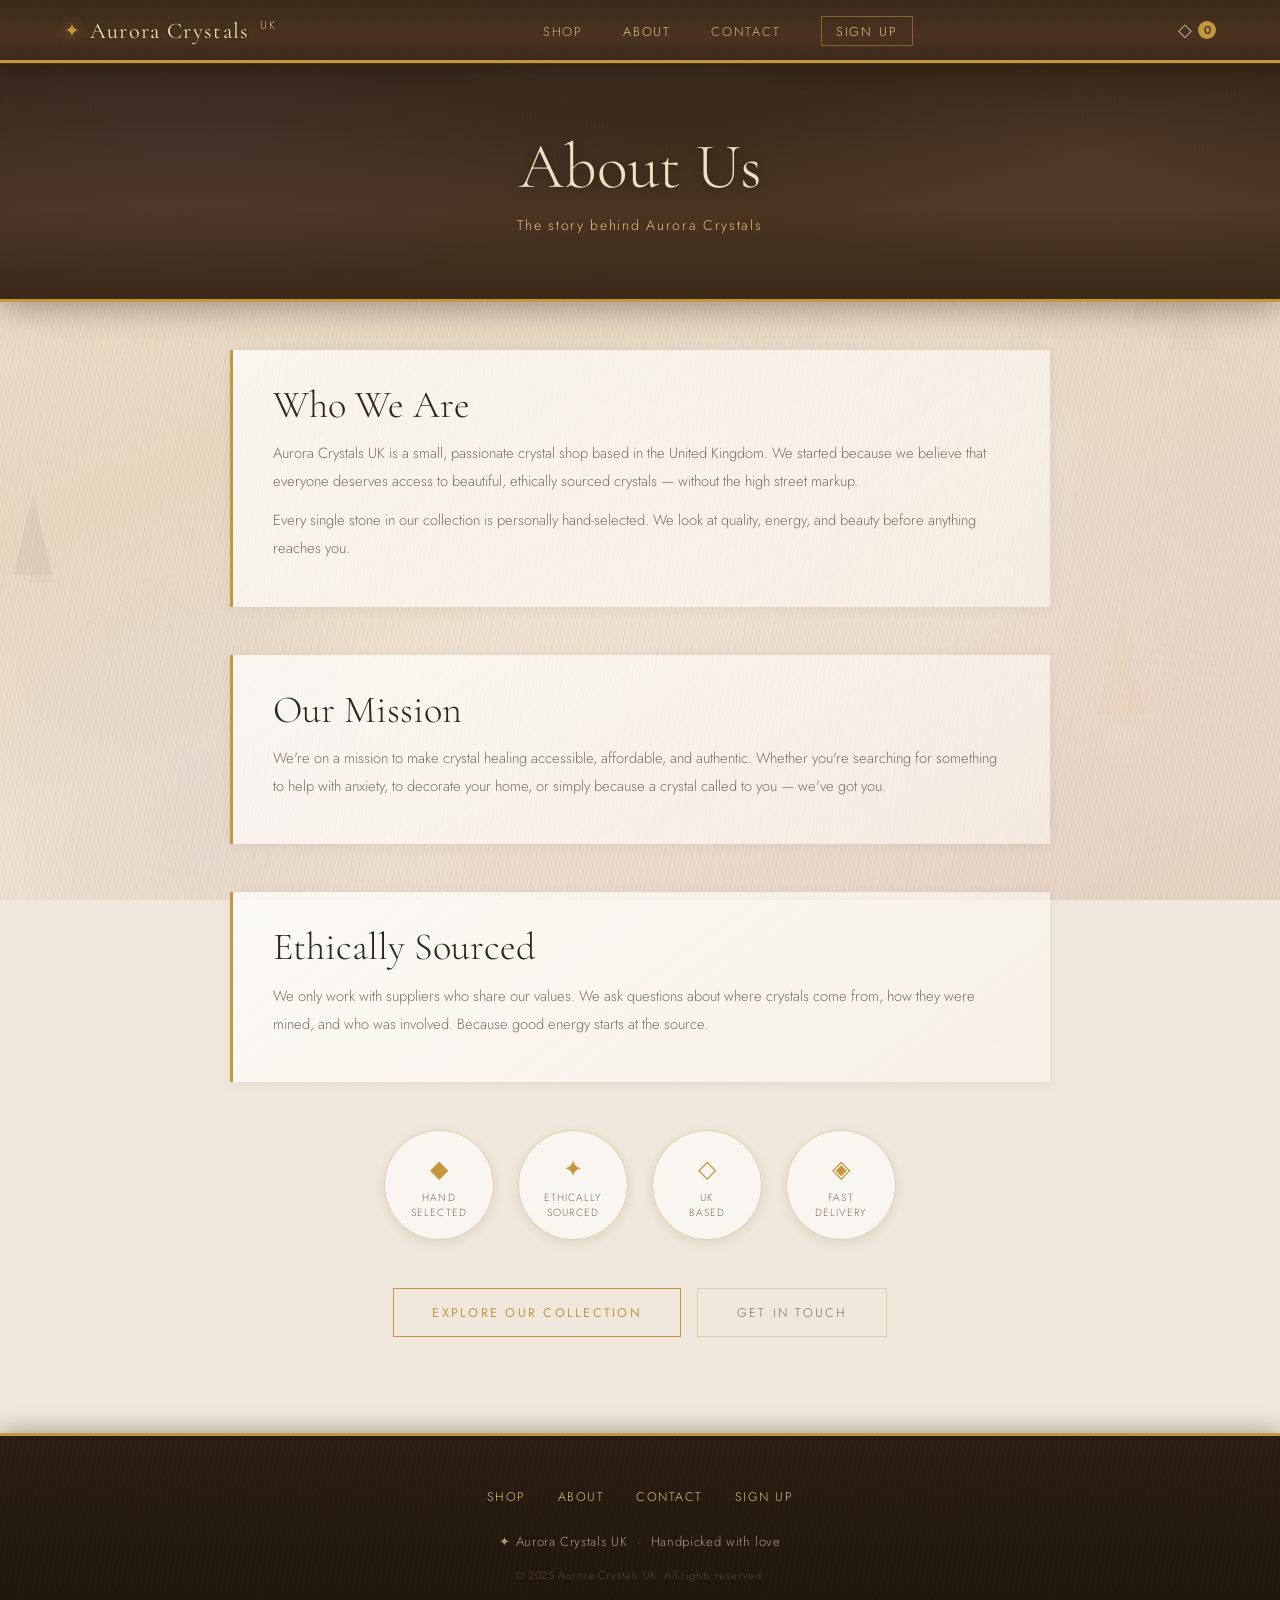
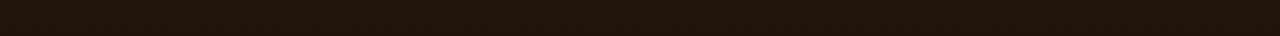
==== about.html @ 42863aed "update website" ====
<!DOCTYPE html>
<html lang="en">
<head>
  <meta charset="UTF-8" />
  <meta name="viewport" content="width=device-width, initial-scale=1.0" />
  <title>About – Aurora Crystals UK</title>
  <link rel="stylesheet" href="style.css" />
  <link href="https://fonts.googleapis.com/css2?family=Cormorant+Garamond:ital,wght@0,300;0,400;1,300&family=Jost:wght@300;400;500&display=swap" rel="stylesheet" />
</head>
<body>
  <div class="bg-scene">
    <div class="bg-crystal bgc-1"></div>
    <div class="bg-crystal bgc-2"></div>
    <div class="bg-crystal bgc-3"></div>
    <div class="bg-crystal bgc-4"></div>
    <div class="bg-crystal bgc-5"></div>
    <div class="bg-crystal bgc-6"></div>
  </div>
  <!-- FIX: Removed stray extra </div> that was here -->

  <nav class="navbar">
    <a href="index.html" class="nav-logo">
      <span class="logo-icon">✦</span>
      <span class="logo-text">Aurora Crystals <span class="logo-uk">UK</span></span>
    </a>
    <ul class="nav-links">
      <li><a href="shop.html">Shop</a></li>
      <li><a href="about.html" class="active">About</a></li>
      <li><a href="contact.html">Contact</a></li>
      <li><a href="signup.html" class="nav-highlight">Sign Up</a></li>
    </ul>
    <a href="cart.html" class="nav-cart">
      <span class="cart-icon">◇</span>
      <span class="cart-count" id="cartCount">0</span>
    </a>
  </nav>

  <div class="page-hero">
    <h1>About Us</h1>
    <p>The story behind Aurora Crystals</p>
  </div>

  <section class="about-page">
    <div class="about-page-inner">
      <div class="about-block">
        <h2>Who We Are</h2>
        <p>Aurora Crystals UK is a small, passionate crystal shop based in the United Kingdom. We started because we believe that everyone deserves access to beautiful, ethically sourced crystals — without the high street markup.</p>
        <p>Every single stone in our collection is personally hand-selected. We look at quality, energy, and beauty before anything reaches you.</p>
      </div>

      <div class="about-block">
        <h2>Our Mission</h2>
        <p>We're on a mission to make crystal healing accessible, affordable, and authentic. Whether you're searching for something to help with anxiety, to decorate your home, or simply because a crystal called to you — we've got you.</p>
      </div>

      <div class="about-block">
        <h2>Ethically Sourced</h2>
        <p>We only work with suppliers who share our values. We ask questions about where crystals come from, how they were mined, and who was involved. Because good energy starts at the source.</p>
      </div>

      <div class="about-badges">
        <div class="badge">
          <span>◆</span>
          <p>Hand<br/>Selected</p>
        </div>
        <div class="badge">
          <span>✦</span>
          <p>Ethically<br/>Sourced</p>
        </div>
        <div class="badge">
          <span>◇</span>
          <p>UK<br/>Based</p>
        </div>
        <div class="badge">
          <span>◈</span>
          <p>Fast<br/>Delivery</p>
        </div>
      </div>

      <div class="about-cta">
        <a href="shop.html" class="btn-primary">Explore Our Collection</a>
        <a href="contact.html" class="btn-secondary">Get in Touch</a>
      </div>
    </div>
  </section>

  <footer class="footer">
    <div class="footer-links">
      <a href="shop.html">Shop</a>
      <a href="about.html">About</a>
      <a href="contact.html">Contact</a>
      <a href="signup.html">Sign Up</a>
    </div>
    <p>✦ Aurora Crystals UK &nbsp;·&nbsp; Handpicked with love</p>
    <p class="footer-small">© 2025 Aurora Crystals UK. All rights reserved.</p>
  </footer>

  <script src="script.js"></script>
</body>
</html>
---- style.css ----
/* =============================================
   AURORA CRYSTALS UK — style.css
   Rich crystal & wood-grain aesthetic
   ============================================= */

   @import url('https://fonts.googleapis.com/css2?family=Cormorant+Garamond:ital,wght@0,300;0,400;0,600;1,300;1,400&family=Jost:wght@200;300;400;500&display=swap');

   :root {
     --cream:        #f7f2ec;
     --parchment:    #ede4d6;
     --blush:        #dfc9b4;
     --muted-rose:   #c4a08e;
     --stone:        #7d6d63;
     --deep:         #2e2520;
     --accent:       #a86d56;
     --gold:         #c4973e;
     --gold-light:   #e2bf78;
     --wood-dark:    #3b2a1a;
     --wood-mid:     #5c3d22;
     --wood-light:   #8b5e35;
     --font-display: 'Cormorant Garamond', serif;
     --font-body:    'Jost', sans-serif;
   }
   
   *, *::before, *::after { box-sizing: border-box; margin: 0; padding: 0; }
   html { scroll-behavior: smooth; }
   
   body {
     font-family: var(--font-body);
     color: var(--deep);
     min-height: 100vh;
     overflow-x: hidden;
     background-color: #f0e8dc;
   }
   
   body::before {
     content: '';
     position: fixed;
     inset: 0;
     z-index: 0;
     pointer-events: none;
     background-image:
       repeating-linear-gradient(
         102deg,
         transparent,
         transparent 2px,
         rgba(92,61,34,0.03) 2px,
         rgba(92,61,34,0.03) 4px
       ),
       repeating-linear-gradient(
         98deg,
         transparent,
         transparent 6px,
         rgba(59,42,26,0.025) 6px,
         rgba(59,42,26,0.025) 7px
       ),
       repeating-linear-gradient(
         105deg,
         transparent,
         transparent 12px,
         rgba(139,94,53,0.015) 12px,
         rgba(139,94,53,0.015) 13px
       ),
       linear-gradient(
         160deg,
         #f5ece0 0%,
         #ede0cc 20%,
         #e8d8c2 40%,
         #f0e4d2 60%,
         #ecddd0 80%,
         #e6d6c4 100%
       );
   }
   
   body::after {
     content: '';
     position: fixed;
     inset: 0;
     z-index: 0;
     pointer-events: none;
     background-image:
       radial-gradient(ellipse 420px 380px at 8% 12%,
         rgba(196,151,62,0.09) 0%,
         rgba(196,151,62,0.04) 50%,
         transparent 70%),
       radial-gradient(ellipse 350px 500px at 95% 45%,
         rgba(168,109,86,0.1) 0%,
         rgba(168,109,86,0.04) 50%,
         transparent 70%),
       radial-gradient(ellipse 300px 300px at 15% 85%,
         rgba(148,120,180,0.07) 0%,
         rgba(148,120,180,0.03) 50%,
         transparent 70%),
       radial-gradient(ellipse 400px 280px at 88% 88%,
         rgba(220,160,150,0.08) 0%,
         rgba(220,160,150,0.03) 50%,
         transparent 70%),
       radial-gradient(ellipse 500px 400px at 50% 50%,
         rgba(255,255,255,0.12) 0%,
         transparent 60%);
   }
   
   .bg-scene {
     position: fixed;
     inset: 0;
     z-index: 0;
     pointer-events: none;
     overflow: hidden;
   }
   
   .bg-crystal {
     position: absolute;
     opacity: 0;
     animation: crystalFloat 20s ease-in-out infinite;
   }
   
   .bg-crystal::before,
   .bg-crystal::after {
     content: '';
     position: absolute;
     top: 0; left: 0;
   }
   
   .bgc-1 {
     top: 4%; left: 2%;
     width: 180px; height: 280px;
     opacity: 0.12;
     animation-duration: 22s;
     animation-delay: 0s;
   }
   .bgc-1::before {
     width: 0; height: 0;
     border-left: 50px solid transparent;
     border-right: 50px solid transparent;
     border-bottom: 160px solid rgba(148,110,190,0.5);
     left: 20px;
   }
   .bgc-1::after {
     width: 0; height: 0;
     border-left: 35px solid transparent;
     border-right: 35px solid transparent;
     border-bottom: 120px solid rgba(168,130,210,0.4);
     left: 55px;
     top: 60px;
   }
   
   .bgc-2 {
     top: 20%; right: 3%;
     width: 120px; height: 200px;
     opacity: 0.1;
     animation-duration: 18s;
     animation-delay: -6s;
   }
   .bgc-2::before {
     width: 0; height: 0;
     border-left: 35px solid transparent;
     border-right: 35px solid transparent;
     border-bottom: 140px solid rgba(220,160,150,0.6);
     left: 10px;
   }
   .bgc-2::after {
     width: 0; height: 0;
     border-left: 25px solid transparent;
     border-right: 25px solid transparent;
     border-bottom: 90px solid rgba(200,140,130,0.4);
     left: 45px;
     top: 80px;
   }
   
   .bgc-3 {
     bottom: 8%; left: 40%;
     width: 100px; height: 160px;
     opacity: 0.08;
     animation-duration: 25s;
     animation-delay: -12s;
   }
   .bgc-3::before {
     width: 0; height: 0;
     border-left: 28px solid transparent;
     border-right: 28px solid transparent;
     border-bottom: 110px solid rgba(200,220,240,0.7);
     left: 8px;
   }
   .bgc-3::after {
     width: 0; height: 0;
     border-left: 18px solid transparent;
     border-right: 18px solid transparent;
     border-bottom: 70px solid rgba(180,210,230,0.5);
     left: 28px;
     top: 50px;
   }
   
   .bgc-4 {
     bottom: 15%; right: 8%;
     width: 90px; height: 150px;
     opacity: 0.1;
     animation-duration: 19s;
     animation-delay: -4s;
   }
   .bgc-4::before {
     width: 0; height: 0;
     border-left: 25px solid transparent;
     border-right: 25px solid transparent;
     border-bottom: 100px solid rgba(210,170,60,0.5);
     left: 8px;
   }
   .bgc-4::after {
     width: 0; height: 0;
     border-left: 15px solid transparent;
     border-right: 15px solid transparent;
     border-bottom: 65px solid rgba(230,190,80,0.4);
     left: 23px;
     top: 45px;
   }
   
   .bgc-5 {
     top: 55%; left: 1%;
     width: 70px; height: 120px;
     opacity: 0.09;
     animation-duration: 28s;
     animation-delay: -9s;
   }
   .bgc-5::before {
     width: 0; height: 0;
     border-left: 20px solid transparent;
     border-right: 20px solid transparent;
     border-bottom: 80px solid rgba(60,50,70,0.6);
   }
   .bgc-5::after {
     width: 0; height: 0;
     border-left: 12px solid transparent;
     border-right: 12px solid transparent;
     border-bottom: 50px solid rgba(80,65,95,0.4);
     left: 16px;
     top: 38px;
   }
   
   .bgc-6 {
     top: 6%; right: 20%;
     width: 60px; height: 100px;
     opacity: 0.07;
     animation-duration: 16s;
     animation-delay: -14s;
   }
   .bgc-6::before {
     width: 0; height: 0;
     border-left: 18px solid transparent;
     border-right: 18px solid transparent;
     border-bottom: 70px solid rgba(230,220,210,0.8);
   }
   .bgc-6::after {
     width: 0; height: 0;
     border-left: 11px solid transparent;
     border-right: 11px solid transparent;
     border-bottom: 45px solid rgba(210,200,190,0.5);
     left: 14px;
     top: 32px;
   }
   
   @keyframes crystalFloat {
     0%   { transform: translateY(0px) rotate(0deg); }
     25%  { transform: translateY(-14px) rotate(2deg); }
     50%  { transform: translateY(-8px) rotate(-1deg); }
     75%  { transform: translateY(-18px) rotate(1.5deg); }
     100% { transform: translateY(0px) rotate(0deg); }
   }
   
   .wood-divider {
     position: relative;
     z-index: 1;
     height: 6px;
     background:
       linear-gradient(90deg,
         var(--wood-dark) 0%,
         var(--wood-mid) 15%,
         var(--wood-light) 30%,
         #a07040 45%,
         var(--wood-light) 55%,
         var(--wood-mid) 70%,
         var(--wood-dark) 85%,
         var(--wood-mid) 100%
       );
     box-shadow:
       0 2px 8px rgba(30,15,5,0.25),
       inset 0 1px 0 rgba(255,200,120,0.2),
       inset 0 -1px 0 rgba(0,0,0,0.3);
   }
   
   .wood-divider::before {
     content: '';
     position: absolute;
     inset: 0;
     background: repeating-linear-gradient(
       90deg,
       transparent,
       transparent 18px,
       rgba(0,0,0,0.04) 18px,
       rgba(0,0,0,0.04) 19px
     );
   }
   
   .wood-section {
     position: relative;
     z-index: 1;
     background:
       repeating-linear-gradient(
         100deg,
         transparent,
         transparent 3px,
         rgba(92,61,34,0.04) 3px,
         rgba(92,61,34,0.04) 4px
       ),
       repeating-linear-gradient(
         96deg,
         transparent,
         transparent 8px,
         rgba(59,42,26,0.03) 8px,
         rgba(59,42,26,0.03) 9px
       ),
       linear-gradient(175deg,
         #e8d4be 0%,
         #ddc9ae 30%,
         #d4bfa4 50%,
         #ddc9ae 70%,
         #e5d2ba 100%
       );
     box-shadow:
       inset 0 2px 12px rgba(59,42,26,0.12),
       inset 0 -2px 8px rgba(59,42,26,0.08);
   }
   
   .wood-section::before {
     content: '';
     position: absolute;
     inset: 0;
     background: repeating-linear-gradient(
       90deg,
       transparent,
       transparent 60px,
       rgba(255,200,120,0.02) 60px,
       rgba(255,200,120,0.02) 62px
     );
     pointer-events: none;
   }
   
   /* =============================================
      NAVBAR
      ============================================= */
   .navbar {
     position: fixed;
     top: 0; left: 0; right: 0;
     z-index: 100;
     display: flex;
     align-items: center;
     justify-content: space-between;
     padding: 1rem 4rem;
     background:
       repeating-linear-gradient(
         100deg,
         transparent,
         transparent 4px,
         rgba(92,61,34,0.05) 4px,
         rgba(92,61,34,0.05) 5px
       ),
       linear-gradient(180deg, #3b2a1a 0%, #4a3320 60%, #3b2a1a 100%);
     border-bottom: 3px solid var(--gold);
     box-shadow:
       0 4px 20px rgba(30,15,5,0.4),
       0 1px 0 rgba(255,200,100,0.15);
   }
   
   .nav-logo {
     display: flex;
     align-items: center;
     gap: 0.6rem;
     text-decoration: none;
   }
   
   .logo-icon {
     color: var(--gold);
     font-size: 1.2rem;
     animation: spin-slow 10s linear infinite;
     display: inline-block;
     filter: drop-shadow(0 0 6px rgba(196,151,62,0.6));
   }
   
   @keyframes spin-slow {
     from { transform: rotate(0deg); }
     to   { transform: rotate(360deg); }
   }
   
   .logo-text {
     font-family: var(--font-display);
     font-size: 1.4rem;
     font-weight: 400;
     color: #f0dfc0;
     letter-spacing: 0.06em;
     text-shadow: 0 1px 4px rgba(0,0,0,0.4);
   }
   
   .logo-uk {
     font-size: 0.72rem;
     font-family: var(--font-body);
     font-weight: 300;
     letter-spacing: 0.18em;
     color: var(--gold-light);
     margin-left: 4px;
     vertical-align: super;
   }
   
   .nav-links {
     display: flex;
     list-style: none;
     gap: 2.5rem;
   }
   
   .nav-links a {
     font-family: var(--font-body);
     font-size: 0.8rem;
     font-weight: 300;
     letter-spacing: 0.14em;
     text-transform: uppercase;
     color: rgba(240,220,190,0.75);
     text-decoration: none;
     transition: color 0.3s;
   }
   
   .nav-links a:hover,
   .nav-links a.active {
     color: var(--gold-light);
   }
   
   .nav-highlight {
     color: var(--gold-light) !important;
     border: 1px solid rgba(196,151,62,0.5);
     padding: 0.3rem 0.9rem;
   }
   
   .nav-cart {
     display: flex;
     align-items: center;
     gap: 0.35rem;
     cursor: pointer;
     font-size: 1.1rem;
     color: rgba(240,220,190,0.75);
     text-decoration: none;
     transition: color 0.3s, transform 0.2s;
   }
   
   .nav-cart:hover { color: var(--gold-light); }
   
   .cart-count {
     font-family: var(--font-body);
     font-size: 0.72rem;
     font-weight: 500;
     background: var(--gold);
     color: var(--wood-dark);
     width: 18px; height: 18px;
     border-radius: 50%;
     display: flex;
     align-items: center;
     justify-content: center;
   }
   
   /* =============================================
      BUTTONS
      FIX: Removed opacity:0 and animation from
      base .btn-primary and .btn-secondary.
      Animation now only applies inside .hero-btns
      so buttons on inner pages appear immediately.
      ============================================= */
   .btn-primary {
     display: inline-block;
     padding: 0.9rem 2.4rem;
     background: transparent;
     border: 1px solid var(--gold);
     color: var(--gold);
     font-family: var(--font-body);
     font-size: 0.78rem;
     font-weight: 400;
     letter-spacing: 0.18em;
     text-transform: uppercase;
     text-decoration: none;
     cursor: pointer;
     transition: background 0.3s, color 0.3s, box-shadow 0.3s;
     position: relative;
   }
   
   .btn-primary:hover {
     background: var(--gold);
     color: var(--wood-dark);
     box-shadow: 0 4px 20px rgba(196,151,62,0.3);
   }
   
   .btn-secondary {
     display: inline-block;
     padding: 0.9rem 2.4rem;
     background: transparent;
     border: 1px solid rgba(196,151,62,0.35);
     color: var(--stone);
     font-family: var(--font-body);
     font-size: 0.78rem;
     font-weight: 300;
     letter-spacing: 0.18em;
     text-transform: uppercase;
     text-decoration: none;
     cursor: pointer;
     transition: border-color 0.3s, color 0.3s;
   }
   
   .btn-secondary:hover {
     border-color: var(--gold);
     color: var(--gold);
   }
   
   /* FIX: Hero-specific button animation (only animates in the hero) */
   .hero-btns .btn-primary {
     opacity: 0;
     animation: fadeUp 0.8s ease forwards 0.9s;
   }
   
   .hero-btns .btn-secondary {
     opacity: 0;
     animation: fadeUp 0.8s ease forwards 1.1s;
   }
   
   .full-width { width: 100%; text-align: center; }
   
   /* =============================================
      PAGE HERO (inner pages)
      ============================================= */
   .page-hero {
     position: relative;
     z-index: 1;
     padding: 8rem 4rem 4rem;
     text-align: center;
     background:
       repeating-linear-gradient(
         102deg,
         transparent,
         transparent 3px,
         rgba(92,61,34,0.06) 3px,
         rgba(92,61,34,0.06) 4px
       ),
       linear-gradient(180deg,
         #2e2218 0%,
         #3b2a1a 40%,
         #4a3422 70%,
         #3b2a1a 100%
       );
     border-bottom: 3px solid var(--gold);
     box-shadow: 0 6px 30px rgba(30,15,5,0.35);
   }
   
   .page-hero::before {
     content: '';
     position: absolute;
     inset: 0;
     background:
       radial-gradient(ellipse 60% 80% at 15% 50%,
         rgba(148,110,190,0.08) 0%, transparent 60%),
       radial-gradient(ellipse 50% 70% at 85% 50%,
         rgba(220,160,150,0.08) 0%, transparent 60%),
       radial-gradient(ellipse 40% 60% at 50% 10%,
         rgba(200,230,255,0.06) 0%, transparent 50%);
     pointer-events: none;
   }
   
   .page-hero h1 {
     font-family: var(--font-display);
     font-size: clamp(2.5rem, 5vw, 4.5rem);
     font-weight: 300;
     color: #f0dfc0;
     margin-bottom: 0.6rem;
     text-shadow: 0 2px 12px rgba(0,0,0,0.4);
     position: relative;
   }
   
   .page-hero p {
     font-size: 0.88rem;
     font-weight: 300;
     color: var(--gold-light);
     letter-spacing: 0.12em;
     position: relative;
   }
   
   /* =============================================
      HERO SECTION (homepage)
      ============================================= */
   .hero {
     position: relative;
     z-index: 1;
     min-height: 100vh;
     display: grid;
     grid-template-columns: 1fr 1fr;
     align-items: center;
     padding: 8rem 5rem 5rem;
     gap: 4rem;
     background:
       repeating-linear-gradient(
         100deg,
         transparent,
         transparent 4px,
         rgba(92,61,34,0.05) 4px,
         rgba(92,61,34,0.05) 5px
       ),
       repeating-linear-gradient(
         96deg,
         transparent,
         transparent 10px,
         rgba(59,42,26,0.035) 10px,
         rgba(59,42,26,0.035) 11px
       ),
       linear-gradient(145deg,
         #2a1e14 0%,
         #3b2a1a 20%,
         #4a3320 45%,
         #3e2c1c 65%,
         #2e2218 100%
       );
     overflow: hidden;
   }
   
   .hero::before {
     content: '';
     position: absolute;
     inset: 0;
     background:
       radial-gradient(ellipse 45% 60% at 5% 20%,
         rgba(148,110,190,0.12) 0%, transparent 60%),
       radial-gradient(ellipse 35% 50% at 95% 15%,
         rgba(200,230,255,0.1) 0%, transparent 55%),
       radial-gradient(ellipse 30% 40% at 80% 80%,
         rgba(220,160,150,0.1) 0%, transparent 55%),
       radial-gradient(ellipse 40% 50% at 30% 75%,
         rgba(210,170,60,0.08) 0%, transparent 55%),
       radial-gradient(ellipse 50% 60% at 55% 40%,
         rgba(255,255,255,0.04) 0%, transparent 50%);
     pointer-events: none;
   }
   
   .hero::after {
     content: '';
     position: absolute;
     inset: 0;
     background: repeating-linear-gradient(
       90deg,
       transparent,
       transparent 80px,
       rgba(0,0,0,0.04) 80px,
       rgba(0,0,0,0.04) 82px
     );
     pointer-events: none;
   }
   
   .hero-eyebrow {
     font-family: var(--font-body);
     font-size: 0.72rem;
     font-weight: 300;
     letter-spacing: 0.22em;
     text-transform: uppercase;
     color: var(--gold-light);
     margin-bottom: 1.5rem;
     opacity: 0;
     animation: fadeUp 0.8s ease forwards 0.3s;
   }
   
   .hero-title {
     font-family: var(--font-display);
     font-size: clamp(3.2rem, 6vw, 5.8rem);
     font-weight: 300;
     line-height: 1.08;
     color: #f0dfc0;
     margin-bottom: 1.5rem;
     opacity: 0;
     animation: fadeUp 0.8s ease forwards 0.5s;
     text-shadow: 0 2px 20px rgba(0,0,0,0.5);
   }
   
   .hero-title em {
     font-style: italic;
     color: var(--gold-light);
     text-shadow: 0 0 30px rgba(196,151,62,0.4);
   }
   
   .hero-sub {
     font-size: 0.95rem;
     font-weight: 300;
     line-height: 1.8;
     color: rgba(240,220,185,0.75);
     max-width: 400px;
     margin-bottom: 2.8rem;
     opacity: 0;
     animation: fadeUp 0.8s ease forwards 0.7s;
   }
   
   .hero-btns {
     display: flex;
     gap: 1rem;
     flex-wrap: wrap;
   }
   
   .hero-visual {
     display: flex;
     align-items: center;
     justify-content: center;
     opacity: 0;
     animation: fadeIn 1.4s ease forwards 0.8s;
     position: relative;
   }
   
   .hero-visual::before {
     content: '';
     position: absolute;
     bottom: -20px; left: 50%;
     transform: translateX(-50%);
     width: 280px; height: 18px;
     background: linear-gradient(180deg,
       rgba(59,42,26,0.6) 0%,
       rgba(30,18,8,0.8) 100%
     );
     border-radius: 2px;
     box-shadow: 0 8px 20px rgba(0,0,0,0.5);
     filter: blur(2px);
   }
   
   .crystal-display {
     position: relative;
     width: 320px;
     height: 340px;
   }
   
   .crystal {
     position: absolute;
     animation: float 6s ease-in-out infinite;
     filter: drop-shadow(0 8px 16px rgba(0,0,0,0.4));
   }
   
   .c1 {
     top: 8%; left: 12%;
     font-size: 4rem;
     color: #c49ed4;
     animation-delay: 0s;
     text-shadow: 0 0 20px rgba(148,110,190,0.6),
                  0 0 40px rgba(148,110,190,0.3);
   }
   .c2 {
     top: 5%; right: 8%;
     font-size: 2.8rem;
     color: var(--gold-light);
     animation-delay: -1.5s;
     text-shadow: 0 0 18px rgba(196,151,62,0.7),
                  0 0 35px rgba(196,151,62,0.3);
   }
   .c3 {
     bottom: 18%; left: 8%;
     font-size: 2.2rem;
     color: #e8a0a0;
     animation-delay: -3s;
     text-shadow: 0 0 15px rgba(220,140,130,0.6);
   }
   .c4 {
     bottom: 12%; right: 12%;
     font-size: 1.8rem;
     color: #c8e0f0;
     animation-delay: -4.5s;
     text-shadow: 0 0 12px rgba(180,210,240,0.6);
   }
   
   .crystal-display::before {
     content: '◈';
     position: absolute;
     top: 50%; left: 50%;
     transform: translate(-50%, -50%);
     font-size: 7rem;
     color: rgba(255,255,255,0.12);
     text-shadow:
       0 0 30px rgba(255,255,255,0.2),
       0 0 60px rgba(196,151,62,0.15);
     animation: float 8s ease-in-out infinite;
     animation-delay: -2s;
   }
   
   @keyframes float {
     0%, 100% { transform: translateY(0) rotate(0deg); }
     50%       { transform: translateY(-18px) rotate(6deg); }
   }
   
   /* =============================================
      WHY US / FEATURES
      ============================================= */
   .featured {
     position: relative;
     z-index: 1;
     padding: 6rem 4rem;
     background:
       repeating-linear-gradient(
         98deg,
         transparent,
         transparent 5px,
         rgba(92,61,34,0.025) 5px,
         rgba(92,61,34,0.025) 6px
       ),
       linear-gradient(170deg, #ede4d6 0%, #e4d8c5 40%, #eae0d0 70%, #e6dac8 100%);
     box-shadow: inset 0 4px 15px rgba(59,42,26,0.08);
   }
   
   .features-grid {
     display: grid;
     grid-template-columns: repeat(auto-fill, minmax(210px, 1fr));
     gap: 2rem;
     max-width: 960px;
     margin: 0 auto;
   }
   
   .feature-card {
     background:
       linear-gradient(145deg,
         rgba(255,255,255,0.75) 0%,
         rgba(255,250,242,0.6) 100%
       );
     border: 1px solid rgba(196,151,62,0.2);
     border-top: 3px solid rgba(196,151,62,0.4);
     padding: 2rem 1.5rem;
     text-align: center;
     transition: transform 0.35s, box-shadow 0.35s;
     box-shadow: 0 2px 12px rgba(59,42,26,0.08);
   }
   
   .feature-card:hover {
     transform: translateY(-6px);
     box-shadow: 0 12px 35px rgba(59,42,26,0.14);
   }
   
   .feature-icon {
     display: block;
     font-size: 2.2rem;
     color: var(--gold);
     margin-bottom: 1rem;
     filter: drop-shadow(0 2px 6px rgba(196,151,62,0.4));
   }
   
   .feature-card h3 {
     font-family: var(--font-display);
     font-size: 1.25rem;
     font-weight: 400;
     color: var(--deep);
     margin-bottom: 0.5rem;
   }
   
   .feature-card p {
     font-size: 0.82rem;
     font-weight: 300;
     color: var(--stone);
     line-height: 1.65;
   }
   
   /* =============================================
      SECTION HEADER
      ============================================= */
   .section-header {
     text-align: center;
     margin-bottom: 3.5rem;
   }
   
   .section-header h2 {
     font-family: var(--font-display);
     font-size: clamp(2rem, 4vw, 3.2rem);
     font-weight: 300;
     color: var(--deep);
     margin-bottom: 0.5rem;
   }
   
   .section-header p {
     font-size: 0.88rem;
     font-weight: 300;
     color: var(--stone);
     letter-spacing: 0.1em;
   }
   
   /* =============================================
      PRODUCT GRID
      ============================================= */
   .shop-preview {
     position: relative;
     z-index: 1;
     padding: 6rem 4rem;
   }
   
   .shop-full { padding: 3rem 4rem 6rem; position: relative; z-index: 1; }
   
   .product-grid {
     display: grid;
     grid-template-columns: repeat(auto-fill, minmax(220px, 1fr));
     gap: 2rem;
     max-width: 1100px;
     margin: 0 auto;
   }
   
   .product-grid.full { max-width: 1200px; }
   
   .product-card {
     background:
       linear-gradient(160deg,
         rgba(255,255,255,0.85) 0%,
         rgba(250,244,235,0.9) 100%
       );
     border: 1px solid rgba(196,151,62,0.18);
     border-bottom: 4px solid rgba(92,61,34,0.3);
     padding: 2rem 1.5rem 1.8rem;
     text-align: center;
     transition: transform 0.35s, box-shadow 0.35s;
     box-shadow:
       0 4px 15px rgba(59,42,26,0.1),
       0 1px 3px rgba(59,42,26,0.08);
     position: relative;
   }
   
   .product-card::after {
     content: '';
     position: absolute;
     bottom: -4px; left: 8px; right: 8px;
     height: 4px;
     background:
       repeating-linear-gradient(90deg,
         rgba(92,61,34,0.6),
         rgba(92,61,34,0.4) 4px,
         rgba(139,94,53,0.5) 4px,
         rgba(139,94,53,0.3) 8px
       );
   }
   
   .product-card:hover {
     transform: translateY(-8px);
     box-shadow:
       0 16px 40px rgba(59,42,26,0.18),
       0 4px 12px rgba(59,42,26,0.1);
   }
   
   .product-icon {
     font-size: 3.2rem;
     margin-bottom: 1rem;
     display: block;
     animation: float 5s ease-in-out infinite;
     filter: drop-shadow(0 4px 8px rgba(0,0,0,0.2));
   }
   
   .product-name {
     font-family: var(--font-display);
     font-size: 1.35rem;
     font-weight: 400;
     color: var(--deep);
     margin-bottom: 0.4rem;
   }
   
   .product-desc {
     font-size: 0.8rem;
     font-weight: 300;
     color: var(--stone);
     line-height: 1.65;
     margin-bottom: 1rem;
   }
   
   .product-price {
     font-family: var(--font-display);
     font-size: 1.25rem;
     color: var(--accent);
     margin-bottom: 1.2rem;
     font-weight: 600;
   }
   
   .btn-add {
     padding: 0.65rem 1.5rem;
     background: transparent;
     border: 1px solid var(--gold);
     color: var(--wood-mid);
     font-family: var(--font-body);
     font-size: 0.74rem;
     font-weight: 400;
     letter-spacing: 0.12em;
     text-transform: uppercase;
     cursor: pointer;
     transition: background 0.3s, color 0.3s, box-shadow 0.3s;
   }
   
   .btn-add:hover {
     background: var(--gold);
     color: var(--wood-dark);
     box-shadow: 0 3px 12px rgba(196,151,62,0.3);
   }
   
   .view-all-wrap { text-align: center; margin-top: 3rem; }
   
   /* =============================================
      SIGNUP BANNER
      ============================================= */
   .signup-banner {
     position: relative;
     z-index: 1;
     padding: 5.5rem 4rem;
     text-align: center;
     background:
       repeating-linear-gradient(
         100deg,
         transparent,
         transparent 4px,
         rgba(92,61,34,0.06) 4px,
         rgba(92,61,34,0.06) 5px
       ),
       linear-gradient(170deg,
         #2e2218 0%, #3b2a1a 35%,
         #4a3320 55%, #3b2a1a 75%, #2a1e14 100%
       );
     box-shadow: inset 0 4px 20px rgba(0,0,0,0.2);
   }
   
   .signup-banner::before {
     content: '';
     position: absolute;
     inset: 0;
     background:
       radial-gradient(ellipse 50% 80% at 20% 50%,
         rgba(148,110,190,0.08) 0%, transparent 60%),
       radial-gradient(ellipse 40% 70% at 80% 50%,
         rgba(220,160,150,0.07) 0%, transparent 60%);
     pointer-events: none;
   }
   
   .signup-banner-inner h2 {
     font-family: var(--font-display);
     font-size: clamp(2rem, 4vw, 3rem);
     font-weight: 300;
     color: #f0dfc0;
     margin-bottom: 1rem;
     text-shadow: 0 2px 12px rgba(0,0,0,0.4);
   }
   
   .signup-banner-inner p {
     font-size: 0.9rem;
     font-weight: 300;
     color: rgba(226,191,120,0.8);
     margin-bottom: 2rem;
     letter-spacing: 0.05em;
   }
   
   .signup-banner-inner .btn-primary {
     border-color: var(--gold);
     color: var(--gold-light);
   }
   
   .signup-banner-inner .btn-primary:hover {
     background: var(--gold);
     color: var(--wood-dark);
   }
   
   /* =============================================
      ABOUT PAGE
      ============================================= */
   .about-page { padding: 3rem 4rem 6rem; position: relative; z-index: 1; }
   .about-page-inner { max-width: 820px; margin: 0 auto; }
   
   .about-block {
     margin-bottom: 3rem;
     padding: 2rem 2.5rem;
     background:
       linear-gradient(145deg,
         rgba(255,255,255,0.75),
         rgba(250,244,235,0.65)
       );
     border-left: 3px solid var(--gold);
     box-shadow: 0 2px 12px rgba(59,42,26,0.07);
   }
   
   .about-block h2 {
     font-family: var(--font-display);
     font-size: clamp(1.6rem, 3vw, 2.4rem);
     font-weight: 300;
     color: var(--deep);
     margin-bottom: 0.8rem;
   }
   
   .about-block p {
     font-size: 0.92rem;
     font-weight: 300;
     line-height: 1.9;
     color: var(--stone);
     margin-bottom: 0.7rem;
   }
   
   .about-badges {
     display: flex;
     gap: 1.5rem;
     flex-wrap: wrap;
     justify-content: center;
     margin: 3rem 0;
   }
   
   .badge {
     width: 110px; height: 110px;
     border: 1px solid rgba(196,151,62,0.4);
     border-radius: 50%;
     display: flex;
     flex-direction: column;
     align-items: center;
     justify-content: center;
     text-align: center;
     gap: 0.35rem;
     background: rgba(255,255,255,0.6);
     box-shadow: 0 3px 12px rgba(59,42,26,0.1);
   }
   
   .badge span { color: var(--gold); font-size: 1.5rem; }
   .badge p { font-size: 0.65rem; font-weight: 300; letter-spacing: 0.1em; text-transform: uppercase; color: var(--stone); line-height: 1.4; }
   
   .about-cta { display: flex; gap: 1rem; flex-wrap: wrap; justify-content: center; margin-top: 3rem; }
   
   /* =============================================
      CONTACT PAGE
      ============================================= */
   .contact-page { padding: 2rem 4rem 6rem; position: relative; z-index: 1; }
   .contact-page-inner {
     max-width: 1000px;
     margin: 0 auto;
     display: grid;
     grid-template-columns: 1fr 1.4fr;
     gap: 5rem;
     align-items: start;
   }
   
   .contact-info h2 {
     font-family: var(--font-display);
     font-size: 2rem;
     font-weight: 300;
     color: var(--deep);
     margin-bottom: 1rem;
   }
   
   .contact-info > p {
     font-size: 0.9rem;
     font-weight: 300;
     line-height: 1.8;
     color: var(--stone);
     margin-bottom: 2rem;
   }
   
   .contact-details { display: flex; flex-direction: column; gap: 1.2rem; }
   
   .contact-detail-item {
     display: flex;
     gap: 1rem;
     align-items: flex-start;
     padding: 1rem;
     background: rgba(255,255,255,0.5);
     border-left: 2px solid rgba(196,151,62,0.4);
   }
   
   .detail-icon { font-size: 1.2rem; color: var(--gold); margin-top: 2px; flex-shrink: 0; }
   .contact-detail-item strong { display: block; font-size: 0.78rem; font-weight: 500; letter-spacing: 0.1em; text-transform: uppercase; color: var(--deep); margin-bottom: 0.2rem; }
   .contact-detail-item p { font-size: 0.85rem; font-weight: 300; color: var(--stone); }
   
   /* =============================================
      FORMS
      ============================================= */
   .contact-form-wrap, .contact-form { width: 100%; }
   
   .form-group { display: flex; flex-direction: column; gap: 0.4rem; margin-bottom: 1rem; }
   .form-group label { font-size: 0.73rem; font-weight: 400; letter-spacing: 0.12em; text-transform: uppercase; color: var(--stone); }
   .form-group input,
   .form-group textarea,
   .form-group select {
     background: rgba(255,255,255,0.85);
     border: 1px solid rgba(196,151,62,0.25);
     border-bottom: 2px solid rgba(92,61,34,0.15);
     padding: 0.82rem 1rem;
     font-family: var(--font-body);
     font-size: 0.9rem;
     font-weight: 300;
     color: var(--deep);
     outline: none;
     transition: border-color 0.3s, box-shadow 0.3s;
     resize: none;
     width: 100%;
   }
   .form-group input::placeholder,
   .form-group textarea::placeholder { color: var(--muted-rose); }
   .form-group input:focus,
   .form-group textarea:focus,
   .form-group select:focus {
     border-color: var(--gold);
     box-shadow: 0 2px 10px rgba(196,151,62,0.12);
   }
   .form-group select { appearance: none; cursor: pointer; color: var(--stone); }
   .form-row { display: grid; grid-template-columns: 1fr 1fr; gap: 1rem; }
   .form-confirm { font-size: 0.85rem; font-style: italic; color: var(--accent); text-align: center; margin-top: 0.8rem; }
   .contact-form .btn-primary { width: 100%; text-align: center; }
   
   /* =============================================
      SIGNUP PAGE
      ============================================= */
   .signup-page { padding: 2rem 4rem 6rem; position: relative; z-index: 1; }
   
   .auth-container {
     max-width: 530px;
     margin: 0 auto;
     background: rgba(255,255,255,0.75);
     border: 1px solid rgba(196,151,62,0.22);
     border-top: 4px solid var(--gold);
     padding: 2.5rem;
     box-shadow: 0 8px 40px rgba(59,42,26,0.12);
   }
   
   .auth-tabs {
     display: flex;
     border-bottom: 1px solid var(--blush);
     margin-bottom: 2rem;
   }
   
   .auth-tab {
     flex: 1;
     padding: 0.85rem;
     background: none;
     border: none;
     font-family: var(--font-body);
     font-size: 0.78rem;
     font-weight: 300;
     letter-spacing: 0.12em;
     text-transform: uppercase;
     color: var(--stone);
     cursor: pointer;
     transition: color 0.3s;
     border-bottom: 2px solid transparent;
     margin-bottom: -1px;
   }
   
   .auth-tab.active { color: var(--gold); border-bottom-color: var(--gold); }
   .auth-form.hidden { display: none; }
   
   .auth-perks {
     display: flex;
     flex-direction: column;
     gap: 0.4rem;
     margin-bottom: 1.8rem;
     padding: 1rem 1.2rem;
     background:
       linear-gradient(135deg,
         rgba(196,151,62,0.08),
         rgba(196,151,62,0.04)
       );
     border-left: 3px solid var(--gold);
   }
   
   .auth-perks span { font-size: 0.82rem; font-weight: 300; color: var(--stone); }
   
   .form-check { display: flex; align-items: flex-start; gap: 0.6rem; margin-bottom: 0.8rem; }
   .form-check input[type="checkbox"] { margin-top: 3px; accent-color: var(--gold); cursor: pointer; }
   .form-check label { font-size: 0.8rem; font-weight: 300; color: var(--stone); line-height: 1.5; cursor: pointer; }
   .form-check label a { color: var(--accent); }
   .auth-switch { text-align: center; font-size: 0.82rem; font-weight: 300; color: var(--stone); margin-top: 1rem; }
   .auth-switch a { color: var(--accent); }
   
   /* =============================================
      CART PAGE
      ============================================= */
   .cart-page { padding: 2rem 4rem 6rem; position: relative; z-index: 1; }
   .cart-page-inner {
     max-width: 1100px;
     margin: 0 auto;
     display: grid;
     grid-template-columns: 1fr 420px;
     gap: 4rem;
     align-items: start;
   }
   
   .cart-page-item {
     display: grid;
     grid-template-columns: auto 1fr auto auto auto;
     gap: 1.5rem;
     align-items: center;
     padding: 1.5rem 0;
     border-bottom: 1px solid rgba(196,151,62,0.15);
   }
   
   .cart-page-icon { font-size: 2.5rem; filter: drop-shadow(0 2px 6px rgba(0,0,0,0.15)); }
   .cart-page-name { font-family: var(--font-display); font-size: 1.2rem; font-weight: 300; color: var(--deep); }
   .cart-page-desc { font-size: 0.8rem; font-weight: 300; color: var(--stone); }
   .cart-page-qty { display: flex; align-items: center; gap: 0.6rem; }
   .qty-btn { width: 28px; height: 28px; border: 1px solid rgba(196,151,62,0.3); background: none; color: var(--stone); font-size: 1rem; cursor: pointer; transition: border-color .3s, color .3s; }
   .qty-btn:hover { border-color: var(--gold); color: var(--gold); }
   .qty-num { font-size: 0.9rem; font-weight: 400; min-width: 20px; text-align: center; }
   .cart-page-price { font-family: var(--font-display); font-size: 1.2rem; color: var(--accent); font-weight: 600; }
   .cart-page-remove { background: none; border: none; color: var(--muted-rose); cursor: pointer; font-size: 0.9rem; transition: color .3s; }
   .cart-page-remove:hover { color: var(--accent); }
   .cart-empty-msg { font-size: 0.95rem; font-weight: 300; color: var(--stone); padding: 3rem 0; }
   .cart-empty-msg a { color: var(--accent); }
   
   .order-summary {
     background: rgba(255,255,255,0.75);
     border: 1px solid rgba(196,151,62,0.2);
     border-top: 4px solid var(--gold);
     padding: 2rem;
     position: sticky;
     top: 100px;
     box-shadow: 0 6px 25px rgba(59,42,26,0.1);
   }
   
   .order-summary h3 {
     font-family: var(--font-display);
     font-size: 1.5rem;
     font-weight: 300;
     color: var(--deep);
     margin-bottom: 1.5rem;
     padding-bottom: 0.8rem;
     border-bottom: 1px solid var(--blush);
   }
   
   .summary-row { display: flex; justify-content: space-between; font-size: 0.88rem; font-weight: 300; color: var(--stone); padding: 0.5rem 0; }
   .summary-total { font-family: var(--font-display); font-size: 1.2rem; color: var(--deep); font-weight: 600; border-top: 1px solid var(--blush); margin-top: 0.5rem; padding-top: 1rem; }
   .checkout-section { margin-top: 2rem; padding-top: 2rem; border-top: 1px solid var(--blush); }
   .checkout-section h3 { font-family: var(--font-display); font-size: 1.3rem; font-weight: 300; color: var(--deep); margin-bottom: 1.2rem; }
   .payment-notice { background: rgba(196,151,62,0.07); border: 1px solid rgba(196,151,62,0.2); padding: 1rem; margin-bottom: 1.5rem; }
   .payment-notice p { font-size: 0.82rem; font-weight: 300; color: var(--stone); line-height: 1.6; }
   .payment-notice .payment-sub { margin-top: 0.5rem; font-size: 0.74rem; opacity: 0.8; }
   .payment-notice code { font-size: 0.74rem; background: rgba(0,0,0,0.05); padding: 1px 4px; }
   .card-errors { color: #c0392b; font-size: 0.8rem; margin-bottom: 0.5rem; }
   .checkout-btn { margin-top: 1rem; }
   .payment-icons { display: flex; gap: 0.8rem; flex-wrap: wrap; justify-content: center; margin-top: 1rem; }
   .payment-icons span { font-size: 0.68rem; font-weight: 500; letter-spacing: 0.06em; color: var(--stone); border: 1px solid rgba(196,151,62,0.3); padding: 0.25rem 0.6rem; }
   
   /* =============================================
      ORDER SUCCESS
      ============================================= */
   .order-success { position: fixed; inset: 0; z-index: 200; background: rgba(30,18,8,0.65); backdrop-filter: blur(6px); display: flex; align-items: center; justify-content: center; }
   .order-success.hidden { display: none; }
   .success-inner { background: var(--cream); padding: 3rem; text-align: center; max-width: 440px; border: 1px solid rgba(196,151,62,0.3); border-top: 4px solid var(--gold); box-shadow: 0 20px 60px rgba(0,0,0,0.3); }
   .success-icon { display: block; font-size: 2.8rem; color: var(--gold); margin-bottom: 1rem; animation: pulse 2s ease-in-out infinite; filter: drop-shadow(0 0 12px rgba(196,151,62,0.5)); }
   @keyframes pulse { 0%,100%{transform:scale(1);}50%{transform:scale(1.15);} }
   .success-inner h2 { font-family: var(--font-display); font-size: 2.2rem; font-weight: 300; color: var(--deep); margin-bottom: 1rem; }
   .success-inner p { font-size: 0.9rem; font-weight: 300; color: var(--stone); line-height: 1.7; margin-bottom: 2rem; }
   
   /* =============================================
      TOAST
      ============================================= */
   .toast {
     position: fixed;
     bottom: 2rem; right: 2rem;
     z-index: 300;
     background:
       repeating-linear-gradient(
         100deg,
         transparent,
         transparent 4px,
         rgba(92,61,34,0.06) 4px,
         rgba(92,61,34,0.06) 5px
       ),
       linear-gradient(135deg, #3b2a1a, #4a3320);
     color: var(--gold-light);
     padding: 0.85rem 1.6rem;
     font-size: 0.82rem;
     font-weight: 300;
     letter-spacing: 0.08em;
     border-left: 3px solid var(--gold);
     box-shadow: 0 8px 25px rgba(30,15,5,0.4);
     opacity: 0;
     transform: translateY(12px);
     transition: opacity 0.3s, transform 0.3s;
     pointer-events: none;
   }
   
   .toast.show { opacity: 1; transform: translateY(0); }
   
   /* =============================================
      FOOTER
      ============================================= */
   .footer {
     position: relative;
     z-index: 1;
     text-align: center;
     padding: 3rem 2rem;
     font-size: 0.82rem;
     font-weight: 300;
     letter-spacing: 0.05em;
     line-height: 2.2;
     background:
       repeating-linear-gradient(
         100deg,
         transparent,
         transparent 4px,
         rgba(92,61,34,0.06) 4px,
         rgba(92,61,34,0.06) 5px
       ),
       linear-gradient(180deg, #2a1e14 0%, #1e1409 100%);
     border-top: 3px solid var(--gold);
     box-shadow: 0 -4px 20px rgba(30,15,5,0.3);
     color: rgba(230,210,180,0.7);
   }
   
   .footer-links { display: flex; gap: 2rem; justify-content: center; margin-bottom: 1rem; flex-wrap: wrap; }
   .footer-links a { color: rgba(226,191,120,0.6); text-decoration: none; font-size: 0.78rem; font-weight: 300; letter-spacing: 0.12em; text-transform: uppercase; transition: color .3s; }
   .footer-links a:hover { color: var(--gold-light); }
   .footer a { color: var(--gold-light); text-decoration: none; transition: opacity .3s; }
   .footer a:hover { opacity: 0.7; }
   .footer-small { font-size: 0.7rem; opacity: 0.35; margin-top: 0.4rem; }
   
   /* =============================================
      ANIMATIONS
      ============================================= */
   @keyframes fadeUp { from { opacity: 0; transform: translateY(24px); } to { opacity: 1; transform: translateY(0); } }
   @keyframes fadeIn  { from { opacity: 0; } to { opacity: 1; } }
   
   /* =============================================
      RESPONSIVE
      ============================================= */
   @media (max-width: 900px) {
     .navbar { padding: 1rem 1.5rem; }
     .nav-links { display: none; }
     .hero { grid-template-columns: 1fr; padding: 7rem 1.5rem 3rem; text-align: center; }
     .hero-sub { margin: 0 auto 2rem; }
     .hero-btns { justify-content: center; }
     .hero-visual { display: none; }
     section { padding: 3rem 1.5rem; }
     .page-hero { padding: 7rem 1.5rem 3rem; }
     .contact-page-inner { grid-template-columns: 1fr; }
     .cart-page-inner { grid-template-columns: 1fr; }
     .order-summary { position: static; }
     .about-page, .signup-page, .contact-page, .cart-page, .shop-full { padding: 1.5rem 1.5rem 4rem; }
     .form-row { grid-template-columns: 1fr; }
     .featured { padding: 3rem 1.5rem; }
   }
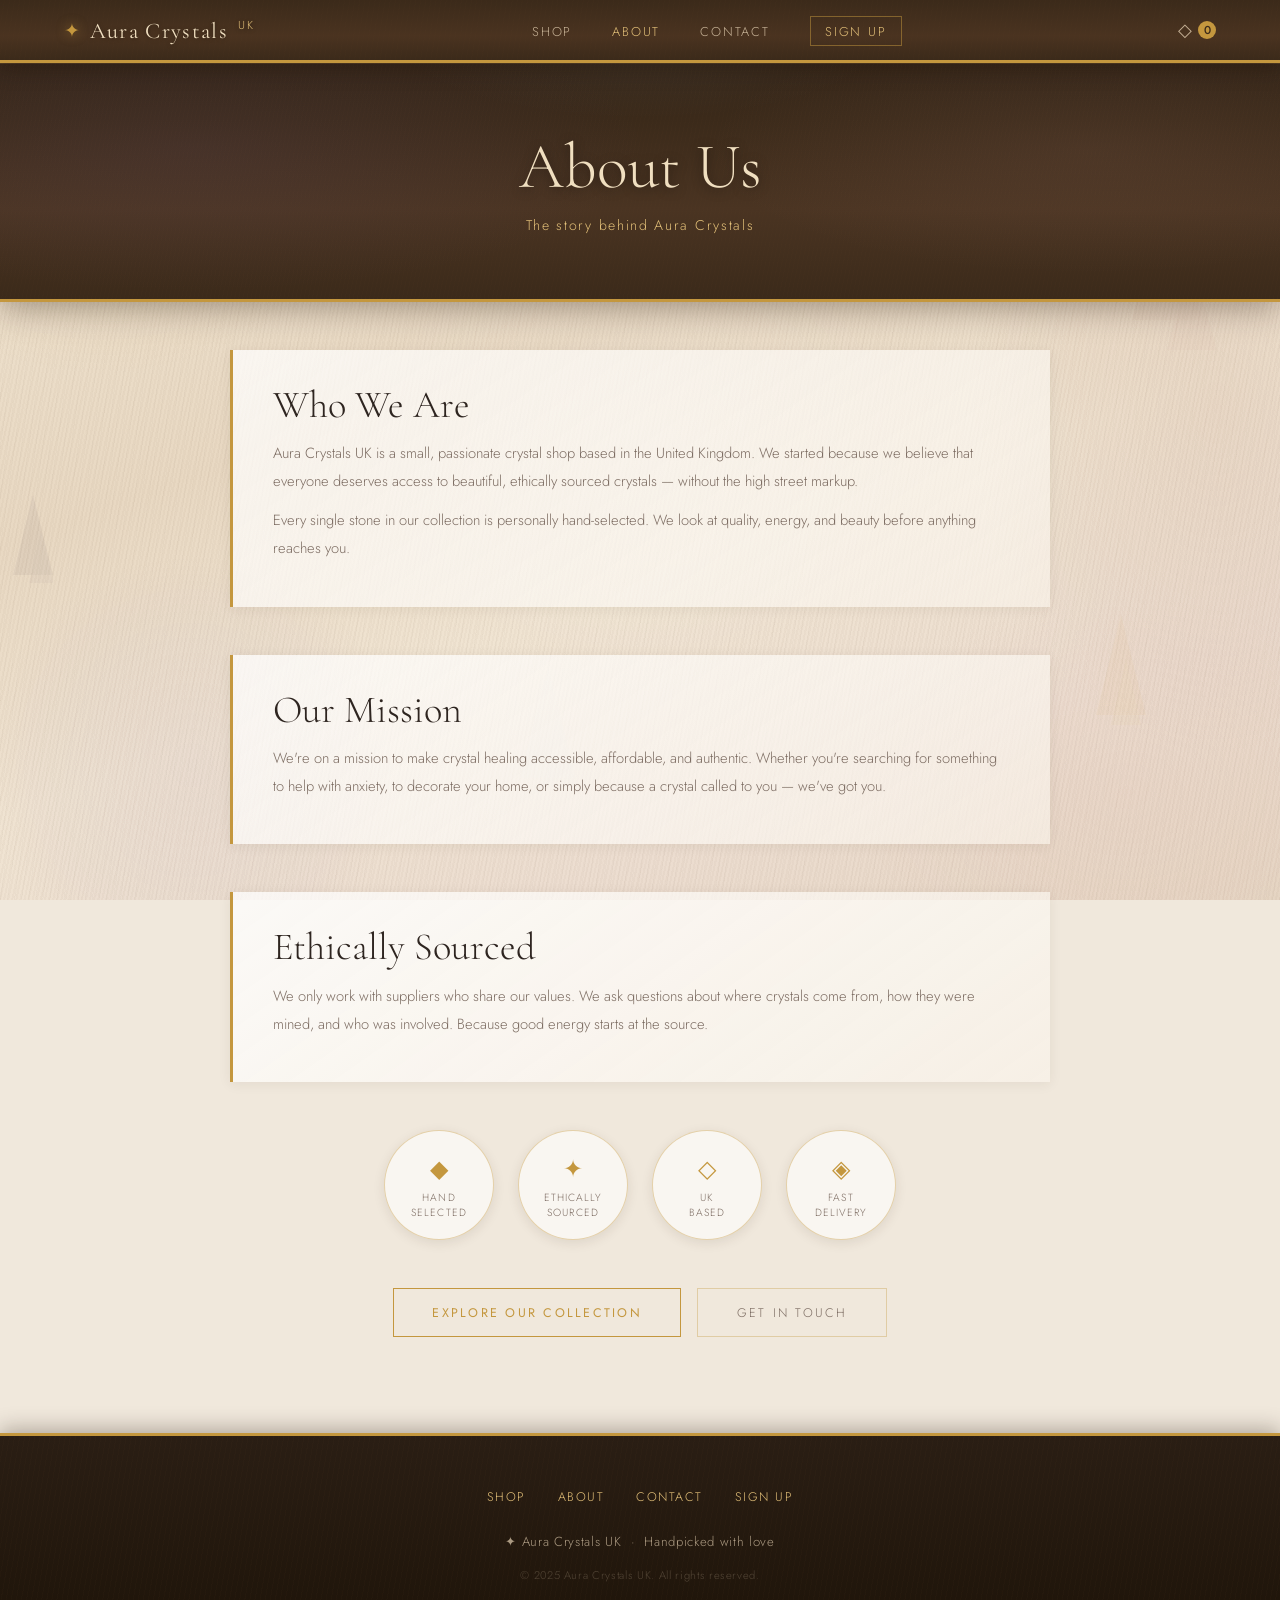
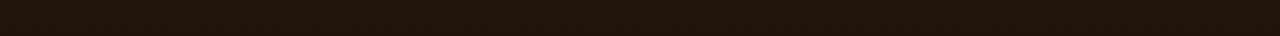
==== commit 16272a46: "update website" ====
--- a/about.html
+++ b/about.html
@@ -3,7 +3,7 @@
 <head>
   <meta charset="UTF-8" />
   <meta name="viewport" content="width=device-width, initial-scale=1.0" />
-  <title>About – Aurora Crystals UK</title>
+  <title>About – Aura Crystals UK</title>
   <link rel="stylesheet" href="style.css" />
   <link href="https://fonts.googleapis.com/css2?family=Cormorant+Garamond:ital,wght@0,300;0,400;1,300&family=Jost:wght@300;400;500&display=swap" rel="stylesheet" />
 </head>
@@ -16,12 +16,11 @@
     <div class="bg-crystal bgc-5"></div>
     <div class="bg-crystal bgc-6"></div>
   </div>
-  <!-- FIX: Removed stray extra </div> that was here -->
 
   <nav class="navbar">
     <a href="index.html" class="nav-logo">
       <span class="logo-icon">✦</span>
-      <span class="logo-text">Aurora Crystals <span class="logo-uk">UK</span></span>
+      <span class="logo-text">Aura Crystals <span class="logo-uk">UK</span></span>
     </a>
     <ul class="nav-links">
       <li><a href="shop.html">Shop</a></li>
@@ -37,46 +36,30 @@
 
   <div class="page-hero">
     <h1>About Us</h1>
-    <p>The story behind Aurora Crystals</p>
+    <p>The story behind Aura Crystals</p>
   </div>
 
   <section class="about-page">
     <div class="about-page-inner">
       <div class="about-block">
         <h2>Who We Are</h2>
-        <p>Aurora Crystals UK is a small, passionate crystal shop based in the United Kingdom. We started because we believe that everyone deserves access to beautiful, ethically sourced crystals — without the high street markup.</p>
+        <p>Aura Crystals UK is a small, passionate crystal shop based in the United Kingdom. We started because we believe that everyone deserves access to beautiful, ethically sourced crystals — without the high street markup.</p>
         <p>Every single stone in our collection is personally hand-selected. We look at quality, energy, and beauty before anything reaches you.</p>
       </div>
-
       <div class="about-block">
         <h2>Our Mission</h2>
         <p>We're on a mission to make crystal healing accessible, affordable, and authentic. Whether you're searching for something to help with anxiety, to decorate your home, or simply because a crystal called to you — we've got you.</p>
       </div>
-
       <div class="about-block">
         <h2>Ethically Sourced</h2>
         <p>We only work with suppliers who share our values. We ask questions about where crystals come from, how they were mined, and who was involved. Because good energy starts at the source.</p>
       </div>
-
       <div class="about-badges">
-        <div class="badge">
-          <span>◆</span>
-          <p>Hand<br/>Selected</p>
-        </div>
-        <div class="badge">
-          <span>✦</span>
-          <p>Ethically<br/>Sourced</p>
-        </div>
-        <div class="badge">
-          <span>◇</span>
-          <p>UK<br/>Based</p>
-        </div>
-        <div class="badge">
-          <span>◈</span>
-          <p>Fast<br/>Delivery</p>
-        </div>
+        <div class="badge"><span>◆</span><p>Hand<br/>Selected</p></div>
+        <div class="badge"><span>✦</span><p>Ethically<br/>Sourced</p></div>
+        <div class="badge"><span>◇</span><p>UK<br/>Based</p></div>
+        <div class="badge"><span>◈</span><p>Fast<br/>Delivery</p></div>
       </div>
-
       <div class="about-cta">
         <a href="shop.html" class="btn-primary">Explore Our Collection</a>
         <a href="contact.html" class="btn-secondary">Get in Touch</a>
@@ -91,8 +74,8 @@
       <a href="contact.html">Contact</a>
       <a href="signup.html">Sign Up</a>
     </div>
-    <p>✦ Aurora Crystals UK &nbsp;·&nbsp; Handpicked with love</p>
-    <p class="footer-small">© 2025 Aurora Crystals UK. All rights reserved.</p>
+    <p>✦ Aura Crystals UK &nbsp;·&nbsp; Handpicked with love</p>
+    <p class="footer-small">© 2025 Aura Crystals UK. All rights reserved.</p>
   </footer>
 
   <script src="script.js"></script>
--- a/style.css
+++ b/style.css
@@ -1,6 +1,5 @@
 /* =============================================
-   AURORA CRYSTALS UK — style.css
-   Rich crystal & wood-grain aesthetic
+   AURA CRYSTALS UK — style.css
    ============================================= */
 
    @import url('https://fonts.googleapis.com/css2?family=Cormorant+Garamond:ital,wght@0,300;0,400;0,600;1,300;1,400&family=Jost:wght@200;300;400;500&display=swap');
@@ -35,227 +34,53 @@
    
    body::before {
      content: '';
-     position: fixed;
-     inset: 0;
-     z-index: 0;
-     pointer-events: none;
+     position: fixed; inset: 0; z-index: 0; pointer-events: none;
      background-image:
-       repeating-linear-gradient(
-         102deg,
-         transparent,
-         transparent 2px,
-         rgba(92,61,34,0.03) 2px,
-         rgba(92,61,34,0.03) 4px
-       ),
-       repeating-linear-gradient(
-         98deg,
-         transparent,
-         transparent 6px,
-         rgba(59,42,26,0.025) 6px,
-         rgba(59,42,26,0.025) 7px
-       ),
-       repeating-linear-gradient(
-         105deg,
-         transparent,
-         transparent 12px,
-         rgba(139,94,53,0.015) 12px,
-         rgba(139,94,53,0.015) 13px
-       ),
-       linear-gradient(
-         160deg,
-         #f5ece0 0%,
-         #ede0cc 20%,
-         #e8d8c2 40%,
-         #f0e4d2 60%,
-         #ecddd0 80%,
-         #e6d6c4 100%
-       );
+       repeating-linear-gradient(102deg, transparent, transparent 2px, rgba(92,61,34,0.03) 2px, rgba(92,61,34,0.03) 4px),
+       repeating-linear-gradient(98deg, transparent, transparent 6px, rgba(59,42,26,0.025) 6px, rgba(59,42,26,0.025) 7px),
+       repeating-linear-gradient(105deg, transparent, transparent 12px, rgba(139,94,53,0.015) 12px, rgba(139,94,53,0.015) 13px),
+       linear-gradient(160deg, #f5ece0 0%, #ede0cc 20%, #e8d8c2 40%, #f0e4d2 60%, #ecddd0 80%, #e6d6c4 100%);
    }
    
    body::after {
      content: '';
-     position: fixed;
-     inset: 0;
-     z-index: 0;
-     pointer-events: none;
+     position: fixed; inset: 0; z-index: 0; pointer-events: none;
      background-image:
-       radial-gradient(ellipse 420px 380px at 8% 12%,
-         rgba(196,151,62,0.09) 0%,
-         rgba(196,151,62,0.04) 50%,
-         transparent 70%),
-       radial-gradient(ellipse 350px 500px at 95% 45%,
-         rgba(168,109,86,0.1) 0%,
-         rgba(168,109,86,0.04) 50%,
-         transparent 70%),
-       radial-gradient(ellipse 300px 300px at 15% 85%,
-         rgba(148,120,180,0.07) 0%,
-         rgba(148,120,180,0.03) 50%,
-         transparent 70%),
-       radial-gradient(ellipse 400px 280px at 88% 88%,
-         rgba(220,160,150,0.08) 0%,
-         rgba(220,160,150,0.03) 50%,
-         transparent 70%),
-       radial-gradient(ellipse 500px 400px at 50% 50%,
-         rgba(255,255,255,0.12) 0%,
-         transparent 60%);
-   }
-   
-   .bg-scene {
-     position: fixed;
-     inset: 0;
-     z-index: 0;
-     pointer-events: none;
-     overflow: hidden;
-   }
-   
-   .bg-crystal {
-     position: absolute;
-     opacity: 0;
-     animation: crystalFloat 20s ease-in-out infinite;
-   }
-   
-   .bg-crystal::before,
-   .bg-crystal::after {
-     content: '';
-     position: absolute;
-     top: 0; left: 0;
-   }
-   
-   .bgc-1 {
-     top: 4%; left: 2%;
-     width: 180px; height: 280px;
-     opacity: 0.12;
-     animation-duration: 22s;
-     animation-delay: 0s;
-   }
-   .bgc-1::before {
-     width: 0; height: 0;
-     border-left: 50px solid transparent;
-     border-right: 50px solid transparent;
-     border-bottom: 160px solid rgba(148,110,190,0.5);
-     left: 20px;
-   }
-   .bgc-1::after {
-     width: 0; height: 0;
-     border-left: 35px solid transparent;
-     border-right: 35px solid transparent;
-     border-bottom: 120px solid rgba(168,130,210,0.4);
-     left: 55px;
-     top: 60px;
-   }
-   
-   .bgc-2 {
-     top: 20%; right: 3%;
-     width: 120px; height: 200px;
-     opacity: 0.1;
-     animation-duration: 18s;
-     animation-delay: -6s;
-   }
-   .bgc-2::before {
-     width: 0; height: 0;
-     border-left: 35px solid transparent;
-     border-right: 35px solid transparent;
-     border-bottom: 140px solid rgba(220,160,150,0.6);
-     left: 10px;
-   }
-   .bgc-2::after {
-     width: 0; height: 0;
-     border-left: 25px solid transparent;
-     border-right: 25px solid transparent;
-     border-bottom: 90px solid rgba(200,140,130,0.4);
-     left: 45px;
-     top: 80px;
-   }
-   
-   .bgc-3 {
-     bottom: 8%; left: 40%;
-     width: 100px; height: 160px;
-     opacity: 0.08;
-     animation-duration: 25s;
-     animation-delay: -12s;
-   }
-   .bgc-3::before {
-     width: 0; height: 0;
-     border-left: 28px solid transparent;
-     border-right: 28px solid transparent;
-     border-bottom: 110px solid rgba(200,220,240,0.7);
-     left: 8px;
-   }
-   .bgc-3::after {
-     width: 0; height: 0;
-     border-left: 18px solid transparent;
-     border-right: 18px solid transparent;
-     border-bottom: 70px solid rgba(180,210,230,0.5);
-     left: 28px;
-     top: 50px;
-   }
-   
-   .bgc-4 {
-     bottom: 15%; right: 8%;
-     width: 90px; height: 150px;
-     opacity: 0.1;
-     animation-duration: 19s;
-     animation-delay: -4s;
-   }
-   .bgc-4::before {
-     width: 0; height: 0;
-     border-left: 25px solid transparent;
-     border-right: 25px solid transparent;
-     border-bottom: 100px solid rgba(210,170,60,0.5);
-     left: 8px;
-   }
-   .bgc-4::after {
-     width: 0; height: 0;
-     border-left: 15px solid transparent;
-     border-right: 15px solid transparent;
-     border-bottom: 65px solid rgba(230,190,80,0.4);
-     left: 23px;
-     top: 45px;
-   }
-   
-   .bgc-5 {
-     top: 55%; left: 1%;
-     width: 70px; height: 120px;
-     opacity: 0.09;
-     animation-duration: 28s;
-     animation-delay: -9s;
-   }
-   .bgc-5::before {
-     width: 0; height: 0;
-     border-left: 20px solid transparent;
-     border-right: 20px solid transparent;
-     border-bottom: 80px solid rgba(60,50,70,0.6);
-   }
-   .bgc-5::after {
-     width: 0; height: 0;
-     border-left: 12px solid transparent;
-     border-right: 12px solid transparent;
-     border-bottom: 50px solid rgba(80,65,95,0.4);
-     left: 16px;
-     top: 38px;
-   }
-   
-   .bgc-6 {
-     top: 6%; right: 20%;
-     width: 60px; height: 100px;
-     opacity: 0.07;
-     animation-duration: 16s;
-     animation-delay: -14s;
-   }
-   .bgc-6::before {
-     width: 0; height: 0;
-     border-left: 18px solid transparent;
-     border-right: 18px solid transparent;
-     border-bottom: 70px solid rgba(230,220,210,0.8);
-   }
-   .bgc-6::after {
-     width: 0; height: 0;
-     border-left: 11px solid transparent;
-     border-right: 11px solid transparent;
-     border-bottom: 45px solid rgba(210,200,190,0.5);
-     left: 14px;
-     top: 32px;
-   }
+       radial-gradient(ellipse 420px 380px at 8% 12%, rgba(196,151,62,0.09) 0%, rgba(196,151,62,0.04) 50%, transparent 70%),
+       radial-gradient(ellipse 350px 500px at 95% 45%, rgba(168,109,86,0.1) 0%, rgba(168,109,86,0.04) 50%, transparent 70%),
+       radial-gradient(ellipse 300px 300px at 15% 85%, rgba(148,120,180,0.07) 0%, rgba(148,120,180,0.03) 50%, transparent 70%),
+       radial-gradient(ellipse 400px 280px at 88% 88%, rgba(220,160,150,0.08) 0%, rgba(220,160,150,0.03) 50%, transparent 70%),
+       radial-gradient(ellipse 500px 400px at 50% 50%, rgba(255,255,255,0.12) 0%, transparent 60%);
+   }
+   
+   /* BG CRYSTALS */
+   .bg-scene { position: fixed; inset: 0; z-index: 0; pointer-events: none; overflow: hidden; }
+   .bg-crystal { position: absolute; opacity: 0; animation: crystalFloat 20s ease-in-out infinite; }
+   .bg-crystal::before, .bg-crystal::after { content: ''; position: absolute; top: 0; left: 0; }
+   
+   .bgc-1 { top: 4%; left: 2%; width: 180px; height: 280px; opacity: 0.12; animation-duration: 22s; animation-delay: 0s; }
+   .bgc-1::before { width:0; height:0; border-left:50px solid transparent; border-right:50px solid transparent; border-bottom:160px solid rgba(148,110,190,0.5); left:20px; }
+   .bgc-1::after  { width:0; height:0; border-left:35px solid transparent; border-right:35px solid transparent; border-bottom:120px solid rgba(168,130,210,0.4); left:55px; top:60px; }
+   
+   .bgc-2 { top: 20%; right: 3%; width: 120px; height: 200px; opacity: 0.1; animation-duration: 18s; animation-delay: -6s; }
+   .bgc-2::before { width:0; height:0; border-left:35px solid transparent; border-right:35px solid transparent; border-bottom:140px solid rgba(220,160,150,0.6); left:10px; }
+   .bgc-2::after  { width:0; height:0; border-left:25px solid transparent; border-right:25px solid transparent; border-bottom:90px solid rgba(200,140,130,0.4); left:45px; top:80px; }
+   
+   .bgc-3 { bottom: 8%; left: 40%; width: 100px; height: 160px; opacity: 0.08; animation-duration: 25s; animation-delay: -12s; }
+   .bgc-3::before { width:0; height:0; border-left:28px solid transparent; border-right:28px solid transparent; border-bottom:110px solid rgba(200,220,240,0.7); left:8px; }
+   .bgc-3::after  { width:0; height:0; border-left:18px solid transparent; border-right:18px solid transparent; border-bottom:70px solid rgba(180,210,230,0.5); left:28px; top:50px; }
+   
+   .bgc-4 { bottom: 15%; right: 8%; width: 90px; height: 150px; opacity: 0.1; animation-duration: 19s; animation-delay: -4s; }
+   .bgc-4::before { width:0; height:0; border-left:25px solid transparent; border-right:25px solid transparent; border-bottom:100px solid rgba(210,170,60,0.5); left:8px; }
+   .bgc-4::after  { width:0; height:0; border-left:15px solid transparent; border-right:15px solid transparent; border-bottom:65px solid rgba(230,190,80,0.4); left:23px; top:45px; }
+   
+   .bgc-5 { top: 55%; left: 1%; width: 70px; height: 120px; opacity: 0.09; animation-duration: 28s; animation-delay: -9s; }
+   .bgc-5::before { width:0; height:0; border-left:20px solid transparent; border-right:20px solid transparent; border-bottom:80px solid rgba(60,50,70,0.6); }
+   .bgc-5::after  { width:0; height:0; border-left:12px solid transparent; border-right:12px solid transparent; border-bottom:50px solid rgba(80,65,95,0.4); left:16px; top:38px; }
+   
+   .bgc-6 { top: 6%; right: 20%; width: 60px; height: 100px; opacity: 0.07; animation-duration: 16s; animation-delay: -14s; }
+   .bgc-6::before { width:0; height:0; border-left:18px solid transparent; border-right:18px solid transparent; border-bottom:70px solid rgba(230,220,210,0.8); }
+   .bgc-6::after  { width:0; height:0; border-left:11px solid transparent; border-right:11px solid transparent; border-bottom:45px solid rgba(210,200,190,0.5); left:14px; top:32px; }
    
    @keyframes crystalFloat {
      0%   { transform: translateY(0px) rotate(0deg); }
@@ -265,992 +90,216 @@
      100% { transform: translateY(0px) rotate(0deg); }
    }
    
+   /* WOOD DIVIDER */
    .wood-divider {
-     position: relative;
-     z-index: 1;
-     height: 6px;
-     background:
-       linear-gradient(90deg,
-         var(--wood-dark) 0%,
-         var(--wood-mid) 15%,
-         var(--wood-light) 30%,
-         #a07040 45%,
-         var(--wood-light) 55%,
-         var(--wood-mid) 70%,
-         var(--wood-dark) 85%,
-         var(--wood-mid) 100%
-       );
-     box-shadow:
-       0 2px 8px rgba(30,15,5,0.25),
-       inset 0 1px 0 rgba(255,200,120,0.2),
-       inset 0 -1px 0 rgba(0,0,0,0.3);
-   }
-   
+     position: relative; z-index: 1; height: 6px;
+     background: linear-gradient(90deg, var(--wood-dark) 0%, var(--wood-mid) 15%, var(--wood-light) 30%, #a07040 45%, var(--wood-light) 55%, var(--wood-mid) 70%, var(--wood-dark) 85%, var(--wood-mid) 100%);
+     box-shadow: 0 2px 8px rgba(30,15,5,0.25), inset 0 1px 0 rgba(255,200,120,0.2), inset 0 -1px 0 rgba(0,0,0,0.3);
+   }
    .wood-divider::before {
-     content: '';
-     position: absolute;
-     inset: 0;
-     background: repeating-linear-gradient(
-       90deg,
-       transparent,
-       transparent 18px,
-       rgba(0,0,0,0.04) 18px,
-       rgba(0,0,0,0.04) 19px
-     );
-   }
-   
+     content: ''; position: absolute; inset: 0;
+     background: repeating-linear-gradient(90deg, transparent, transparent 18px, rgba(0,0,0,0.04) 18px, rgba(0,0,0,0.04) 19px);
+   }
+   
+   /* WOOD SECTION */
    .wood-section {
-     position: relative;
-     z-index: 1;
-     background:
-       repeating-linear-gradient(
-         100deg,
-         transparent,
-         transparent 3px,
-         rgba(92,61,34,0.04) 3px,
-         rgba(92,61,34,0.04) 4px
-       ),
-       repeating-linear-gradient(
-         96deg,
-         transparent,
-         transparent 8px,
-         rgba(59,42,26,0.03) 8px,
-         rgba(59,42,26,0.03) 9px
-       ),
-       linear-gradient(175deg,
-         #e8d4be 0%,
-         #ddc9ae 30%,
-         #d4bfa4 50%,
-         #ddc9ae 70%,
-         #e5d2ba 100%
-       );
-     box-shadow:
-       inset 0 2px 12px rgba(59,42,26,0.12),
-       inset 0 -2px 8px rgba(59,42,26,0.08);
-   }
-   
+     position: relative; z-index: 1;
+     background:
+       repeating-linear-gradient(100deg, transparent, transparent 3px, rgba(92,61,34,0.04) 3px, rgba(92,61,34,0.04) 4px),
+       repeating-linear-gradient(96deg, transparent, transparent 8px, rgba(59,42,26,0.03) 8px, rgba(59,42,26,0.03) 9px),
+       linear-gradient(175deg, #e8d4be 0%, #ddc9ae 30%, #d4bfa4 50%, #ddc9ae 70%, #e5d2ba 100%);
+     box-shadow: inset 0 2px 12px rgba(59,42,26,0.12), inset 0 -2px 8px rgba(59,42,26,0.08);
+   }
    .wood-section::before {
-     content: '';
-     position: absolute;
-     inset: 0;
-     background: repeating-linear-gradient(
-       90deg,
-       transparent,
-       transparent 60px,
-       rgba(255,200,120,0.02) 60px,
-       rgba(255,200,120,0.02) 62px
-     );
+     content: ''; position: absolute; inset: 0;
+     background: repeating-linear-gradient(90deg, transparent, transparent 60px, rgba(255,200,120,0.02) 60px, rgba(255,200,120,0.02) 62px);
      pointer-events: none;
    }
    
-   /* =============================================
-      NAVBAR
-      ============================================= */
+   /* NAVBAR */
    .navbar {
-     position: fixed;
-     top: 0; left: 0; right: 0;
-     z-index: 100;
-     display: flex;
-     align-items: center;
-     justify-content: space-between;
+     position: fixed; top: 0; left: 0; right: 0; z-index: 100;
+     display: flex; align-items: center; justify-content: space-between;
      padding: 1rem 4rem;
      background:
-       repeating-linear-gradient(
-         100deg,
-         transparent,
-         transparent 4px,
-         rgba(92,61,34,0.05) 4px,
-         rgba(92,61,34,0.05) 5px
-       ),
+       repeating-linear-gradient(100deg, transparent, transparent 4px, rgba(92,61,34,0.05) 4px, rgba(92,61,34,0.05) 5px),
        linear-gradient(180deg, #3b2a1a 0%, #4a3320 60%, #3b2a1a 100%);
      border-bottom: 3px solid var(--gold);
-     box-shadow:
-       0 4px 20px rgba(30,15,5,0.4),
-       0 1px 0 rgba(255,200,100,0.15);
-   }
-   
-   .nav-logo {
-     display: flex;
-     align-items: center;
-     gap: 0.6rem;
-     text-decoration: none;
-   }
-   
-   .logo-icon {
-     color: var(--gold);
-     font-size: 1.2rem;
-     animation: spin-slow 10s linear infinite;
-     display: inline-block;
-     filter: drop-shadow(0 0 6px rgba(196,151,62,0.6));
-   }
-   
-   @keyframes spin-slow {
-     from { transform: rotate(0deg); }
-     to   { transform: rotate(360deg); }
-   }
-   
-   .logo-text {
-     font-family: var(--font-display);
-     font-size: 1.4rem;
-     font-weight: 400;
-     color: #f0dfc0;
-     letter-spacing: 0.06em;
-     text-shadow: 0 1px 4px rgba(0,0,0,0.4);
-   }
-   
-   .logo-uk {
-     font-size: 0.72rem;
-     font-family: var(--font-body);
-     font-weight: 300;
-     letter-spacing: 0.18em;
-     color: var(--gold-light);
-     margin-left: 4px;
-     vertical-align: super;
-   }
-   
-   .nav-links {
-     display: flex;
-     list-style: none;
-     gap: 2.5rem;
-   }
-   
-   .nav-links a {
-     font-family: var(--font-body);
-     font-size: 0.8rem;
-     font-weight: 300;
-     letter-spacing: 0.14em;
-     text-transform: uppercase;
-     color: rgba(240,220,190,0.75);
-     text-decoration: none;
-     transition: color 0.3s;
-   }
-   
-   .nav-links a:hover,
-   .nav-links a.active {
-     color: var(--gold-light);
-   }
-   
-   .nav-highlight {
-     color: var(--gold-light) !important;
-     border: 1px solid rgba(196,151,62,0.5);
-     padding: 0.3rem 0.9rem;
-   }
-   
-   .nav-cart {
-     display: flex;
-     align-items: center;
-     gap: 0.35rem;
-     cursor: pointer;
-     font-size: 1.1rem;
-     color: rgba(240,220,190,0.75);
-     text-decoration: none;
-     transition: color 0.3s, transform 0.2s;
-   }
-   
+     box-shadow: 0 4px 20px rgba(30,15,5,0.4), 0 1px 0 rgba(255,200,100,0.15);
+   }
+   .nav-logo { display: flex; align-items: center; gap: 0.6rem; text-decoration: none; }
+   .logo-icon { color: var(--gold); font-size: 1.2rem; animation: spin-slow 10s linear infinite; display: inline-block; filter: drop-shadow(0 0 6px rgba(196,151,62,0.6)); }
+   @keyframes spin-slow { from { transform: rotate(0deg); } to { transform: rotate(360deg); } }
+   .logo-text { font-family: var(--font-display); font-size: 1.4rem; font-weight: 400; color: #f0dfc0; letter-spacing: 0.06em; text-shadow: 0 1px 4px rgba(0,0,0,0.4); }
+   .logo-uk { font-size: 0.72rem; font-family: var(--font-body); font-weight: 300; letter-spacing: 0.18em; color: var(--gold-light); margin-left: 4px; vertical-align: super; }
+   .nav-links { display: flex; list-style: none; gap: 2.5rem; }
+   .nav-links a { font-family: var(--font-body); font-size: 0.8rem; font-weight: 300; letter-spacing: 0.14em; text-transform: uppercase; color: rgba(240,220,190,0.75); text-decoration: none; transition: color 0.3s; }
+   .nav-links a:hover, .nav-links a.active { color: var(--gold-light); }
+   .nav-highlight { color: var(--gold-light) !important; border: 1px solid rgba(196,151,62,0.5); padding: 0.3rem 0.9rem; }
+   .nav-cart { display: flex; align-items: center; gap: 0.35rem; cursor: pointer; font-size: 1.1rem; color: rgba(240,220,190,0.75); text-decoration: none; transition: color 0.3s, transform 0.2s; }
    .nav-cart:hover { color: var(--gold-light); }
-   
-   .cart-count {
-     font-family: var(--font-body);
-     font-size: 0.72rem;
-     font-weight: 500;
-     background: var(--gold);
-     color: var(--wood-dark);
-     width: 18px; height: 18px;
-     border-radius: 50%;
-     display: flex;
-     align-items: center;
-     justify-content: center;
-   }
-   
-   /* =============================================
-      BUTTONS
-      FIX: Removed opacity:0 and animation from
-      base .btn-primary and .btn-secondary.
-      Animation now only applies inside .hero-btns
-      so buttons on inner pages appear immediately.
-      ============================================= */
+   .cart-count { font-family: var(--font-body); font-size: 0.72rem; font-weight: 500; background: var(--gold); color: var(--wood-dark); width: 18px; height: 18px; border-radius: 50%; display: flex; align-items: center; justify-content: center; }
+   
+   /* BUTTONS */
    .btn-primary {
-     display: inline-block;
-     padding: 0.9rem 2.4rem;
-     background: transparent;
-     border: 1px solid var(--gold);
-     color: var(--gold);
-     font-family: var(--font-body);
-     font-size: 0.78rem;
-     font-weight: 400;
-     letter-spacing: 0.18em;
-     text-transform: uppercase;
-     text-decoration: none;
-     cursor: pointer;
-     transition: background 0.3s, color 0.3s, box-shadow 0.3s;
-     position: relative;
-   }
-   
-   .btn-primary:hover {
-     background: var(--gold);
-     color: var(--wood-dark);
-     box-shadow: 0 4px 20px rgba(196,151,62,0.3);
-   }
-   
+     display: inline-block; padding: 0.9rem 2.4rem;
+     background: transparent; border: 1px solid var(--gold); color: var(--gold);
+     font-family: var(--font-body); font-size: 0.78rem; font-weight: 400;
+     letter-spacing: 0.18em; text-transform: uppercase; text-decoration: none;
+     cursor: pointer; transition: background 0.3s, color 0.3s, box-shadow 0.3s; position: relative;
+   }
+   .btn-primary:hover { background: var(--gold); color: var(--wood-dark); box-shadow: 0 4px 20px rgba(196,151,62,0.3); }
    .btn-secondary {
-     display: inline-block;
-     padding: 0.9rem 2.4rem;
-     background: transparent;
-     border: 1px solid rgba(196,151,62,0.35);
-     color: var(--stone);
-     font-family: var(--font-body);
-     font-size: 0.78rem;
-     font-weight: 300;
-     letter-spacing: 0.18em;
-     text-transform: uppercase;
-     text-decoration: none;
-     cursor: pointer;
-     transition: border-color 0.3s, color 0.3s;
-   }
-   
-   .btn-secondary:hover {
-     border-color: var(--gold);
-     color: var(--gold);
-   }
-   
-   /* FIX: Hero-specific button animation (only animates in the hero) */
-   .hero-btns .btn-primary {
-     opacity: 0;
-     animation: fadeUp 0.8s ease forwards 0.9s;
-   }
-   
-   .hero-btns .btn-secondary {
-     opacity: 0;
-     animation: fadeUp 0.8s ease forwards 1.1s;
-   }
-   
+     display: inline-block; padding: 0.9rem 2.4rem;
+     background: transparent; border: 1px solid rgba(196,151,62,0.35); color: var(--stone);
+     font-family: var(--font-body); font-size: 0.78rem; font-weight: 300;
+     letter-spacing: 0.18em; text-transform: uppercase; text-decoration: none;
+     cursor: pointer; transition: border-color 0.3s, color 0.3s;
+   }
+   .btn-secondary:hover { border-color: var(--gold); color: var(--gold); }
+   .hero-btns .btn-primary  { opacity: 0; animation: fadeUp 0.8s ease forwards 0.9s; }
+   .hero-btns .btn-secondary { opacity: 0; animation: fadeUp 0.8s ease forwards 1.1s; }
    .full-width { width: 100%; text-align: center; }
    
-   /* =============================================
-      PAGE HERO (inner pages)
-      ============================================= */
+   /* PAGE HERO */
    .page-hero {
-     position: relative;
-     z-index: 1;
-     padding: 8rem 4rem 4rem;
-     text-align: center;
-     background:
-       repeating-linear-gradient(
-         102deg,
-         transparent,
-         transparent 3px,
-         rgba(92,61,34,0.06) 3px,
-         rgba(92,61,34,0.06) 4px
-       ),
-       linear-gradient(180deg,
-         #2e2218 0%,
-         #3b2a1a 40%,
-         #4a3422 70%,
-         #3b2a1a 100%
-       );
+     position: relative; z-index: 1; padding: 8rem 4rem 4rem; text-align: center;
+     background:
+       repeating-linear-gradient(102deg, transparent, transparent 3px, rgba(92,61,34,0.06) 3px, rgba(92,61,34,0.06) 4px),
+       linear-gradient(180deg, #2e2218 0%, #3b2a1a 40%, #4a3422 70%, #3b2a1a 100%);
      border-bottom: 3px solid var(--gold);
      box-shadow: 0 6px 30px rgba(30,15,5,0.35);
    }
-   
    .page-hero::before {
-     content: '';
-     position: absolute;
-     inset: 0;
-     background:
-       radial-gradient(ellipse 60% 80% at 15% 50%,
-         rgba(148,110,190,0.08) 0%, transparent 60%),
-       radial-gradient(ellipse 50% 70% at 85% 50%,
-         rgba(220,160,150,0.08) 0%, transparent 60%),
-       radial-gradient(ellipse 40% 60% at 50% 10%,
-         rgba(200,230,255,0.06) 0%, transparent 50%);
+     content: ''; position: absolute; inset: 0;
+     background:
+       radial-gradient(ellipse 60% 80% at 15% 50%, rgba(148,110,190,0.08) 0%, transparent 60%),
+       radial-gradient(ellipse 50% 70% at 85% 50%, rgba(220,160,150,0.08) 0%, transparent 60%),
+       radial-gradient(ellipse 40% 60% at 50% 10%, rgba(200,230,255,0.06) 0%, transparent 50%);
      pointer-events: none;
    }
-   
-   .page-hero h1 {
-     font-family: var(--font-display);
-     font-size: clamp(2.5rem, 5vw, 4.5rem);
-     font-weight: 300;
-     color: #f0dfc0;
-     margin-bottom: 0.6rem;
-     text-shadow: 0 2px 12px rgba(0,0,0,0.4);
-     position: relative;
-   }
-   
-   .page-hero p {
-     font-size: 0.88rem;
-     font-weight: 300;
-     color: var(--gold-light);
-     letter-spacing: 0.12em;
-     position: relative;
-   }
-   
-   /* =============================================
-      HERO SECTION (homepage)
-      ============================================= */
+   .page-hero h1 { font-family: var(--font-display); font-size: clamp(2.5rem, 5vw, 4.5rem); font-weight: 300; color: #f0dfc0; margin-bottom: 0.6rem; text-shadow: 0 2px 12px rgba(0,0,0,0.4); position: relative; }
+   .page-hero p  { font-size: 0.88rem; font-weight: 300; color: var(--gold-light); letter-spacing: 0.12em; position: relative; }
+   
+   /* HERO */
    .hero {
-     position: relative;
-     z-index: 1;
-     min-height: 100vh;
-     display: grid;
-     grid-template-columns: 1fr 1fr;
-     align-items: center;
-     padding: 8rem 5rem 5rem;
-     gap: 4rem;
-     background:
-       repeating-linear-gradient(
-         100deg,
-         transparent,
-         transparent 4px,
-         rgba(92,61,34,0.05) 4px,
-         rgba(92,61,34,0.05) 5px
-       ),
-       repeating-linear-gradient(
-         96deg,
-         transparent,
-         transparent 10px,
-         rgba(59,42,26,0.035) 10px,
-         rgba(59,42,26,0.035) 11px
-       ),
-       linear-gradient(145deg,
-         #2a1e14 0%,
-         #3b2a1a 20%,
-         #4a3320 45%,
-         #3e2c1c 65%,
-         #2e2218 100%
-       );
+     position: relative; z-index: 1; min-height: 100vh;
+     display: grid; grid-template-columns: 1fr 1fr; align-items: center; padding: 8rem 5rem 5rem; gap: 4rem;
+     background:
+       repeating-linear-gradient(100deg, transparent, transparent 4px, rgba(92,61,34,0.05) 4px, rgba(92,61,34,0.05) 5px),
+       repeating-linear-gradient(96deg, transparent, transparent 10px, rgba(59,42,26,0.035) 10px, rgba(59,42,26,0.035) 11px),
+       linear-gradient(145deg, #2a1e14 0%, #3b2a1a 20%, #4a3320 45%, #3e2c1c 65%, #2e2218 100%);
      overflow: hidden;
    }
-   
    .hero::before {
-     content: '';
-     position: absolute;
-     inset: 0;
-     background:
-       radial-gradient(ellipse 45% 60% at 5% 20%,
-         rgba(148,110,190,0.12) 0%, transparent 60%),
-       radial-gradient(ellipse 35% 50% at 95% 15%,
-         rgba(200,230,255,0.1) 0%, transparent 55%),
-       radial-gradient(ellipse 30% 40% at 80% 80%,
-         rgba(220,160,150,0.1) 0%, transparent 55%),
-       radial-gradient(ellipse 40% 50% at 30% 75%,
-         rgba(210,170,60,0.08) 0%, transparent 55%),
-       radial-gradient(ellipse 50% 60% at 55% 40%,
-         rgba(255,255,255,0.04) 0%, transparent 50%);
+     content: ''; position: absolute; inset: 0;
+     background:
+       radial-gradient(ellipse 45% 60% at 5% 20%, rgba(148,110,190,0.12) 0%, transparent 60%),
+       radial-gradient(ellipse 35% 50% at 95% 15%, rgba(200,230,255,0.1) 0%, transparent 55%),
+       radial-gradient(ellipse 30% 40% at 80% 80%, rgba(220,160,150,0.1) 0%, transparent 55%),
+       radial-gradient(ellipse 40% 50% at 30% 75%, rgba(210,170,60,0.08) 0%, transparent 55%),
+       radial-gradient(ellipse 50% 60% at 55% 40%, rgba(255,255,255,0.04) 0%, transparent 50%);
      pointer-events: none;
    }
-   
-   .hero::after {
-     content: '';
-     position: absolute;
-     inset: 0;
-     background: repeating-linear-gradient(
-       90deg,
-       transparent,
-       transparent 80px,
-       rgba(0,0,0,0.04) 80px,
-       rgba(0,0,0,0.04) 82px
-     );
-     pointer-events: none;
-   }
-   
-   .hero-eyebrow {
-     font-family: var(--font-body);
-     font-size: 0.72rem;
-     font-weight: 300;
-     letter-spacing: 0.22em;
-     text-transform: uppercase;
-     color: var(--gold-light);
-     margin-bottom: 1.5rem;
-     opacity: 0;
-     animation: fadeUp 0.8s ease forwards 0.3s;
-   }
-   
-   .hero-title {
-     font-family: var(--font-display);
-     font-size: clamp(3.2rem, 6vw, 5.8rem);
-     font-weight: 300;
-     line-height: 1.08;
-     color: #f0dfc0;
-     margin-bottom: 1.5rem;
-     opacity: 0;
-     animation: fadeUp 0.8s ease forwards 0.5s;
-     text-shadow: 0 2px 20px rgba(0,0,0,0.5);
-   }
-   
-   .hero-title em {
-     font-style: italic;
-     color: var(--gold-light);
-     text-shadow: 0 0 30px rgba(196,151,62,0.4);
-   }
-   
-   .hero-sub {
-     font-size: 0.95rem;
-     font-weight: 300;
-     line-height: 1.8;
-     color: rgba(240,220,185,0.75);
-     max-width: 400px;
-     margin-bottom: 2.8rem;
-     opacity: 0;
-     animation: fadeUp 0.8s ease forwards 0.7s;
-   }
-   
-   .hero-btns {
-     display: flex;
-     gap: 1rem;
-     flex-wrap: wrap;
-   }
-   
-   .hero-visual {
-     display: flex;
-     align-items: center;
-     justify-content: center;
-     opacity: 0;
-     animation: fadeIn 1.4s ease forwards 0.8s;
-     position: relative;
-   }
-   
-   .hero-visual::before {
-     content: '';
-     position: absolute;
-     bottom: -20px; left: 50%;
-     transform: translateX(-50%);
-     width: 280px; height: 18px;
-     background: linear-gradient(180deg,
-       rgba(59,42,26,0.6) 0%,
-       rgba(30,18,8,0.8) 100%
-     );
-     border-radius: 2px;
-     box-shadow: 0 8px 20px rgba(0,0,0,0.5);
-     filter: blur(2px);
-   }
-   
-   .crystal-display {
-     position: relative;
-     width: 320px;
-     height: 340px;
-   }
-   
-   .crystal {
-     position: absolute;
-     animation: float 6s ease-in-out infinite;
-     filter: drop-shadow(0 8px 16px rgba(0,0,0,0.4));
-   }
-   
-   .c1 {
-     top: 8%; left: 12%;
-     font-size: 4rem;
-     color: #c49ed4;
-     animation-delay: 0s;
-     text-shadow: 0 0 20px rgba(148,110,190,0.6),
-                  0 0 40px rgba(148,110,190,0.3);
-   }
-   .c2 {
-     top: 5%; right: 8%;
-     font-size: 2.8rem;
-     color: var(--gold-light);
-     animation-delay: -1.5s;
-     text-shadow: 0 0 18px rgba(196,151,62,0.7),
-                  0 0 35px rgba(196,151,62,0.3);
-   }
-   .c3 {
-     bottom: 18%; left: 8%;
-     font-size: 2.2rem;
-     color: #e8a0a0;
-     animation-delay: -3s;
-     text-shadow: 0 0 15px rgba(220,140,130,0.6);
-   }
-   .c4 {
-     bottom: 12%; right: 12%;
-     font-size: 1.8rem;
-     color: #c8e0f0;
-     animation-delay: -4.5s;
-     text-shadow: 0 0 12px rgba(180,210,240,0.6);
-   }
-   
-   .crystal-display::before {
-     content: '◈';
-     position: absolute;
-     top: 50%; left: 50%;
-     transform: translate(-50%, -50%);
-     font-size: 7rem;
-     color: rgba(255,255,255,0.12);
-     text-shadow:
-       0 0 30px rgba(255,255,255,0.2),
-       0 0 60px rgba(196,151,62,0.15);
-     animation: float 8s ease-in-out infinite;
-     animation-delay: -2s;
-   }
-   
-   @keyframes float {
-     0%, 100% { transform: translateY(0) rotate(0deg); }
-     50%       { transform: translateY(-18px) rotate(6deg); }
-   }
-   
-   /* =============================================
-      WHY US / FEATURES
-      ============================================= */
-   .featured {
-     position: relative;
-     z-index: 1;
-     padding: 6rem 4rem;
-     background:
-       repeating-linear-gradient(
-         98deg,
-         transparent,
-         transparent 5px,
-         rgba(92,61,34,0.025) 5px,
-         rgba(92,61,34,0.025) 6px
-       ),
-       linear-gradient(170deg, #ede4d6 0%, #e4d8c5 40%, #eae0d0 70%, #e6dac8 100%);
-     box-shadow: inset 0 4px 15px rgba(59,42,26,0.08);
-   }
-   
-   .features-grid {
-     display: grid;
-     grid-template-columns: repeat(auto-fill, minmax(210px, 1fr));
-     gap: 2rem;
-     max-width: 960px;
-     margin: 0 auto;
-   }
-   
-   .feature-card {
-     background:
-       linear-gradient(145deg,
-         rgba(255,255,255,0.75) 0%,
-         rgba(255,250,242,0.6) 100%
-       );
-     border: 1px solid rgba(196,151,62,0.2);
-     border-top: 3px solid rgba(196,151,62,0.4);
-     padding: 2rem 1.5rem;
-     text-align: center;
-     transition: transform 0.35s, box-shadow 0.35s;
-     box-shadow: 0 2px 12px rgba(59,42,26,0.08);
-   }
-   
-   .feature-card:hover {
-     transform: translateY(-6px);
-     box-shadow: 0 12px 35px rgba(59,42,26,0.14);
-   }
-   
-   .feature-icon {
-     display: block;
-     font-size: 2.2rem;
-     color: var(--gold);
-     margin-bottom: 1rem;
-     filter: drop-shadow(0 2px 6px rgba(196,151,62,0.4));
-   }
-   
-   .feature-card h3 {
-     font-family: var(--font-display);
-     font-size: 1.25rem;
-     font-weight: 400;
-     color: var(--deep);
-     margin-bottom: 0.5rem;
-   }
-   
-   .feature-card p {
-     font-size: 0.82rem;
-     font-weight: 300;
-     color: var(--stone);
-     line-height: 1.65;
-   }
-   
-   /* =============================================
-      SECTION HEADER
-      ============================================= */
-   .section-header {
-     text-align: center;
-     margin-bottom: 3.5rem;
-   }
-   
-   .section-header h2 {
-     font-family: var(--font-display);
-     font-size: clamp(2rem, 4vw, 3.2rem);
-     font-weight: 300;
-     color: var(--deep);
-     margin-bottom: 0.5rem;
-   }
-   
-   .section-header p {
-     font-size: 0.88rem;
-     font-weight: 300;
-     color: var(--stone);
-     letter-spacing: 0.1em;
-   }
-   
-   /* =============================================
-      PRODUCT GRID
-      ============================================= */
-   .shop-preview {
-     position: relative;
-     z-index: 1;
-     padding: 6rem 4rem;
-   }
-   
+   .hero-eyebrow { font-family: var(--font-body); font-size: 0.72rem; font-weight: 300; letter-spacing: 0.22em; text-transform: uppercase; color: var(--gold-light); margin-bottom: 1.5rem; opacity: 0; animation: fadeUp 0.8s ease forwards 0.3s; }
+   .hero-title { font-family: var(--font-display); font-size: clamp(3.2rem, 6vw, 5.8rem); font-weight: 300; line-height: 1.08; color: #f0dfc0; margin-bottom: 1.5rem; opacity: 0; animation: fadeUp 0.8s ease forwards 0.5s; text-shadow: 0 2px 20px rgba(0,0,0,0.5); }
+   .hero-title em { font-style: italic; color: var(--gold-light); text-shadow: 0 0 30px rgba(196,151,62,0.4); }
+   .hero-sub { font-size: 0.95rem; font-weight: 300; line-height: 1.8; color: rgba(240,220,185,0.75); max-width: 400px; margin-bottom: 2.8rem; opacity: 0; animation: fadeUp 0.8s ease forwards 0.7s; }
+   .hero-btns { display: flex; gap: 1rem; flex-wrap: wrap; }
+   .hero-visual { display: flex; align-items: center; justify-content: center; opacity: 0; animation: fadeIn 1.4s ease forwards 0.8s; position: relative; }
+   .hero-visual::before { content: ''; position: absolute; bottom: -20px; left: 50%; transform: translateX(-50%); width: 280px; height: 18px; background: linear-gradient(180deg, rgba(59,42,26,0.6) 0%, rgba(30,18,8,0.8) 100%); border-radius: 2px; box-shadow: 0 8px 20px rgba(0,0,0,0.5); filter: blur(2px); }
+   .crystal-display { position: relative; width: 320px; height: 340px; }
+   .crystal { position: absolute; animation: float 6s ease-in-out infinite; filter: drop-shadow(0 8px 16px rgba(0,0,0,0.4)); }
+   .c1 { top: 8%; left: 12%; font-size: 4rem; color: #c49ed4; animation-delay: 0s; text-shadow: 0 0 20px rgba(148,110,190,0.6), 0 0 40px rgba(148,110,190,0.3); }
+   .c2 { top: 5%; right: 8%; font-size: 2.8rem; color: var(--gold-light); animation-delay: -1.5s; text-shadow: 0 0 18px rgba(196,151,62,0.7), 0 0 35px rgba(196,151,62,0.3); }
+   .c3 { bottom: 18%; left: 8%; font-size: 2.2rem; color: #e8a0a0; animation-delay: -3s; text-shadow: 0 0 15px rgba(220,140,130,0.6); }
+   .c4 { bottom: 12%; right: 12%; font-size: 1.8rem; color: #c8e0f0; animation-delay: -4.5s; text-shadow: 0 0 12px rgba(180,210,240,0.6); }
+   .crystal-display::before { content: '◈'; position: absolute; top: 50%; left: 50%; transform: translate(-50%, -50%); font-size: 7rem; color: rgba(255,255,255,0.12); text-shadow: 0 0 30px rgba(255,255,255,0.2), 0 0 60px rgba(196,151,62,0.15); animation: float 8s ease-in-out infinite; animation-delay: -2s; }
+   @keyframes float { 0%, 100% { transform: translateY(0) rotate(0deg); } 50% { transform: translateY(-18px) rotate(6deg); } }
+   
+   /* FEATURES */
+   .featured { position: relative; z-index: 1; padding: 6rem 4rem; background: repeating-linear-gradient(98deg, transparent, transparent 5px, rgba(92,61,34,0.025) 5px, rgba(92,61,34,0.025) 6px), linear-gradient(170deg, #ede4d6 0%, #e4d8c5 40%, #eae0d0 70%, #e6dac8 100%); box-shadow: inset 0 4px 15px rgba(59,42,26,0.08); }
+   .features-grid { display: grid; grid-template-columns: repeat(auto-fill, minmax(210px, 1fr)); gap: 2rem; max-width: 960px; margin: 0 auto; }
+   .feature-card { background: linear-gradient(145deg, rgba(255,255,255,0.75) 0%, rgba(255,250,242,0.6) 100%); border: 1px solid rgba(196,151,62,0.2); border-top: 3px solid rgba(196,151,62,0.4); padding: 2rem 1.5rem; text-align: center; transition: transform 0.35s, box-shadow 0.35s; box-shadow: 0 2px 12px rgba(59,42,26,0.08); }
+   .feature-card:hover { transform: translateY(-6px); box-shadow: 0 12px 35px rgba(59,42,26,0.14); }
+   .feature-icon { display: block; font-size: 2.2rem; color: var(--gold); margin-bottom: 1rem; filter: drop-shadow(0 2px 6px rgba(196,151,62,0.4)); }
+   .feature-card h3 { font-family: var(--font-display); font-size: 1.25rem; font-weight: 400; color: var(--deep); margin-bottom: 0.5rem; }
+   .feature-card p  { font-size: 0.82rem; font-weight: 300; color: var(--stone); line-height: 1.65; }
+   
+   /* SECTION HEADER */
+   .section-header { text-align: center; margin-bottom: 3.5rem; }
+   .section-header h2 { font-family: var(--font-display); font-size: clamp(2rem, 4vw, 3.2rem); font-weight: 300; color: var(--deep); margin-bottom: 0.5rem; }
+   .section-header p  { font-size: 0.88rem; font-weight: 300; color: var(--stone); letter-spacing: 0.1em; }
+   
+   /* PRODUCT GRID */
+   .shop-preview { position: relative; z-index: 1; padding: 6rem 4rem; }
    .shop-full { padding: 3rem 4rem 6rem; position: relative; z-index: 1; }
-   
-   .product-grid {
-     display: grid;
-     grid-template-columns: repeat(auto-fill, minmax(220px, 1fr));
-     gap: 2rem;
-     max-width: 1100px;
-     margin: 0 auto;
-   }
-   
-   .product-grid.full { max-width: 1200px; }
-   
-   .product-card {
-     background:
-       linear-gradient(160deg,
-         rgba(255,255,255,0.85) 0%,
-         rgba(250,244,235,0.9) 100%
-       );
-     border: 1px solid rgba(196,151,62,0.18);
-     border-bottom: 4px solid rgba(92,61,34,0.3);
-     padding: 2rem 1.5rem 1.8rem;
-     text-align: center;
-     transition: transform 0.35s, box-shadow 0.35s;
-     box-shadow:
-       0 4px 15px rgba(59,42,26,0.1),
-       0 1px 3px rgba(59,42,26,0.08);
-     position: relative;
-   }
-   
-   .product-card::after {
-     content: '';
-     position: absolute;
-     bottom: -4px; left: 8px; right: 8px;
-     height: 4px;
-     background:
-       repeating-linear-gradient(90deg,
-         rgba(92,61,34,0.6),
-         rgba(92,61,34,0.4) 4px,
-         rgba(139,94,53,0.5) 4px,
-         rgba(139,94,53,0.3) 8px
-       );
-   }
-   
-   .product-card:hover {
-     transform: translateY(-8px);
-     box-shadow:
-       0 16px 40px rgba(59,42,26,0.18),
-       0 4px 12px rgba(59,42,26,0.1);
-   }
-   
-   .product-icon {
-     font-size: 3.2rem;
-     margin-bottom: 1rem;
-     display: block;
-     animation: float 5s ease-in-out infinite;
-     filter: drop-shadow(0 4px 8px rgba(0,0,0,0.2));
-   }
-   
-   .product-name {
-     font-family: var(--font-display);
-     font-size: 1.35rem;
-     font-weight: 400;
-     color: var(--deep);
-     margin-bottom: 0.4rem;
-   }
-   
-   .product-desc {
-     font-size: 0.8rem;
-     font-weight: 300;
-     color: var(--stone);
-     line-height: 1.65;
-     margin-bottom: 1rem;
-   }
-   
-   .product-price {
-     font-family: var(--font-display);
-     font-size: 1.25rem;
-     color: var(--accent);
-     margin-bottom: 1.2rem;
-     font-weight: 600;
-   }
-   
-   .btn-add {
-     padding: 0.65rem 1.5rem;
-     background: transparent;
-     border: 1px solid var(--gold);
-     color: var(--wood-mid);
-     font-family: var(--font-body);
-     font-size: 0.74rem;
-     font-weight: 400;
-     letter-spacing: 0.12em;
-     text-transform: uppercase;
-     cursor: pointer;
-     transition: background 0.3s, color 0.3s, box-shadow 0.3s;
-   }
-   
-   .btn-add:hover {
-     background: var(--gold);
-     color: var(--wood-dark);
-     box-shadow: 0 3px 12px rgba(196,151,62,0.3);
-   }
-   
+   .product-grid { display: grid; grid-template-columns: repeat(auto-fill, minmax(220px, 1fr)); gap: 2rem; max-width: 1100px; margin: 0 auto; }
+   .product-card { background: linear-gradient(160deg, rgba(255,255,255,0.85) 0%, rgba(250,244,235,0.9) 100%); border: 1px solid rgba(196,151,62,0.18); border-bottom: 4px solid rgba(92,61,34,0.3); padding: 2rem 1.5rem 1.8rem; text-align: center; transition: transform 0.35s, box-shadow 0.35s; box-shadow: 0 4px 15px rgba(59,42,26,0.1), 0 1px 3px rgba(59,42,26,0.08); position: relative; }
+   .product-card::after { content: ''; position: absolute; bottom: -4px; left: 8px; right: 8px; height: 4px; background: repeating-linear-gradient(90deg, rgba(92,61,34,0.6), rgba(92,61,34,0.4) 4px, rgba(139,94,53,0.5) 4px, rgba(139,94,53,0.3) 8px); }
+   .product-card:hover { transform: translateY(-8px); box-shadow: 0 16px 40px rgba(59,42,26,0.18), 0 4px 12px rgba(59,42,26,0.1); }
+   .product-icon  { font-size: 3.2rem; margin-bottom: 1rem; display: block; animation: float 5s ease-in-out infinite; filter: drop-shadow(0 4px 8px rgba(0,0,0,0.2)); }
+   .product-name  { font-family: var(--font-display); font-size: 1.35rem; font-weight: 400; color: var(--deep); margin-bottom: 0.4rem; }
+   .product-desc  { font-size: 0.8rem; font-weight: 300; color: var(--stone); line-height: 1.65; margin-bottom: 1rem; }
+   .product-price { font-family: var(--font-display); font-size: 1.25rem; color: var(--accent); margin-bottom: 1.2rem; font-weight: 600; }
+   .btn-add { padding: 0.65rem 1.5rem; background: transparent; border: 1px solid var(--gold); color: var(--wood-mid); font-family: var(--font-body); font-size: 0.74rem; font-weight: 400; letter-spacing: 0.12em; text-transform: uppercase; cursor: pointer; transition: background 0.3s, color 0.3s, box-shadow 0.3s; }
+   .btn-add:hover { background: var(--gold); color: var(--wood-dark); box-shadow: 0 3px 12px rgba(196,151,62,0.3); }
    .view-all-wrap { text-align: center; margin-top: 3rem; }
-   
-   /* =============================================
-      SIGNUP BANNER
-      ============================================= */
-   .signup-banner {
-     position: relative;
-     z-index: 1;
-     padding: 5.5rem 4rem;
-     text-align: center;
-     background:
-       repeating-linear-gradient(
-         100deg,
-         transparent,
-         transparent 4px,
-         rgba(92,61,34,0.06) 4px,
-         rgba(92,61,34,0.06) 5px
-       ),
-       linear-gradient(170deg,
-         #2e2218 0%, #3b2a1a 35%,
-         #4a3320 55%, #3b2a1a 75%, #2a1e14 100%
-       );
-     box-shadow: inset 0 4px 20px rgba(0,0,0,0.2);
-   }
-   
-   .signup-banner::before {
-     content: '';
-     position: absolute;
-     inset: 0;
-     background:
-       radial-gradient(ellipse 50% 80% at 20% 50%,
-         rgba(148,110,190,0.08) 0%, transparent 60%),
-       radial-gradient(ellipse 40% 70% at 80% 50%,
-         rgba(220,160,150,0.07) 0%, transparent 60%);
-     pointer-events: none;
-   }
-   
-   .signup-banner-inner h2 {
-     font-family: var(--font-display);
-     font-size: clamp(2rem, 4vw, 3rem);
-     font-weight: 300;
-     color: #f0dfc0;
-     margin-bottom: 1rem;
-     text-shadow: 0 2px 12px rgba(0,0,0,0.4);
-   }
-   
-   .signup-banner-inner p {
-     font-size: 0.9rem;
-     font-weight: 300;
-     color: rgba(226,191,120,0.8);
-     margin-bottom: 2rem;
-     letter-spacing: 0.05em;
-   }
-   
-   .signup-banner-inner .btn-primary {
-     border-color: var(--gold);
-     color: var(--gold-light);
-   }
-   
-   .signup-banner-inner .btn-primary:hover {
-     background: var(--gold);
-     color: var(--wood-dark);
-   }
-   
-   /* =============================================
-      ABOUT PAGE
-      ============================================= */
+   .product-card-link { display: block; text-decoration: none; color: inherit; cursor: pointer; }
+   .product-card-link:hover .product-name { color: var(--accent); transition: color 0.3s; }
+   
+   /* SIGNUP BANNER */
+   .signup-banner { position: relative; z-index: 1; padding: 5.5rem 4rem; text-align: center; background: repeating-linear-gradient(100deg, transparent, transparent 4px, rgba(92,61,34,0.06) 4px, rgba(92,61,34,0.06) 5px), linear-gradient(170deg, #2e2218 0%, #3b2a1a 35%, #4a3320 55%, #3b2a1a 75%, #2a1e14 100%); box-shadow: inset 0 4px 20px rgba(0,0,0,0.2); }
+   .signup-banner::before { content: ''; position: absolute; inset: 0; background: radial-gradient(ellipse 50% 80% at 20% 50%, rgba(148,110,190,0.08) 0%, transparent 60%), radial-gradient(ellipse 40% 70% at 80% 50%, rgba(220,160,150,0.07) 0%, transparent 60%); pointer-events: none; }
+   .signup-banner-inner h2 { font-family: var(--font-display); font-size: clamp(2rem, 4vw, 3rem); font-weight: 300; color: #f0dfc0; margin-bottom: 1rem; text-shadow: 0 2px 12px rgba(0,0,0,0.4); }
+   .signup-banner-inner p  { font-size: 0.9rem; font-weight: 300; color: rgba(226,191,120,0.8); margin-bottom: 2rem; letter-spacing: 0.05em; }
+   .signup-banner-inner .btn-primary { border-color: var(--gold); color: var(--gold-light); }
+   .signup-banner-inner .btn-primary:hover { background: var(--gold); color: var(--wood-dark); }
+   
+   /* ABOUT PAGE */
    .about-page { padding: 3rem 4rem 6rem; position: relative; z-index: 1; }
    .about-page-inner { max-width: 820px; margin: 0 auto; }
-   
-   .about-block {
-     margin-bottom: 3rem;
-     padding: 2rem 2.5rem;
-     background:
-       linear-gradient(145deg,
-         rgba(255,255,255,0.75),
-         rgba(250,244,235,0.65)
-       );
-     border-left: 3px solid var(--gold);
-     box-shadow: 0 2px 12px rgba(59,42,26,0.07);
-   }
-   
-   .about-block h2 {
-     font-family: var(--font-display);
-     font-size: clamp(1.6rem, 3vw, 2.4rem);
-     font-weight: 300;
-     color: var(--deep);
-     margin-bottom: 0.8rem;
-   }
-   
-   .about-block p {
-     font-size: 0.92rem;
-     font-weight: 300;
-     line-height: 1.9;
-     color: var(--stone);
-     margin-bottom: 0.7rem;
-   }
-   
-   .about-badges {
-     display: flex;
-     gap: 1.5rem;
-     flex-wrap: wrap;
-     justify-content: center;
-     margin: 3rem 0;
-   }
-   
-   .badge {
-     width: 110px; height: 110px;
-     border: 1px solid rgba(196,151,62,0.4);
-     border-radius: 50%;
-     display: flex;
-     flex-direction: column;
-     align-items: center;
-     justify-content: center;
-     text-align: center;
-     gap: 0.35rem;
-     background: rgba(255,255,255,0.6);
-     box-shadow: 0 3px 12px rgba(59,42,26,0.1);
-   }
-   
+   .about-block { margin-bottom: 3rem; padding: 2rem 2.5rem; background: linear-gradient(145deg, rgba(255,255,255,0.75), rgba(250,244,235,0.65)); border-left: 3px solid var(--gold); box-shadow: 0 2px 12px rgba(59,42,26,0.07); }
+   .about-block h2 { font-family: var(--font-display); font-size: clamp(1.6rem, 3vw, 2.4rem); font-weight: 300; color: var(--deep); margin-bottom: 0.8rem; }
+   .about-block p  { font-size: 0.92rem; font-weight: 300; line-height: 1.9; color: var(--stone); margin-bottom: 0.7rem; }
+   .about-badges { display: flex; gap: 1.5rem; flex-wrap: wrap; justify-content: center; margin: 3rem 0; }
+   .badge { width: 110px; height: 110px; border: 1px solid rgba(196,151,62,0.4); border-radius: 50%; display: flex; flex-direction: column; align-items: center; justify-content: center; text-align: center; gap: 0.35rem; background: rgba(255,255,255,0.6); box-shadow: 0 3px 12px rgba(59,42,26,0.1); }
    .badge span { color: var(--gold); font-size: 1.5rem; }
    .badge p { font-size: 0.65rem; font-weight: 300; letter-spacing: 0.1em; text-transform: uppercase; color: var(--stone); line-height: 1.4; }
-   
    .about-cta { display: flex; gap: 1rem; flex-wrap: wrap; justify-content: center; margin-top: 3rem; }
    
-   /* =============================================
-      CONTACT PAGE
-      ============================================= */
+   /* CONTACT PAGE */
    .contact-page { padding: 2rem 4rem 6rem; position: relative; z-index: 1; }
-   .contact-page-inner {
-     max-width: 1000px;
-     margin: 0 auto;
-     display: grid;
-     grid-template-columns: 1fr 1.4fr;
-     gap: 5rem;
-     align-items: start;
-   }
-   
-   .contact-info h2 {
-     font-family: var(--font-display);
-     font-size: 2rem;
-     font-weight: 300;
-     color: var(--deep);
-     margin-bottom: 1rem;
-   }
-   
-   .contact-info > p {
-     font-size: 0.9rem;
-     font-weight: 300;
-     line-height: 1.8;
-     color: var(--stone);
-     margin-bottom: 2rem;
-   }
-   
+   .contact-page-inner { max-width: 1000px; margin: 0 auto; display: grid; grid-template-columns: 1fr 1.4fr; gap: 5rem; align-items: start; }
+   .contact-info h2 { font-family: var(--font-display); font-size: 2rem; font-weight: 300; color: var(--deep); margin-bottom: 1rem; }
+   .contact-info > p { font-size: 0.9rem; font-weight: 300; line-height: 1.8; color: var(--stone); margin-bottom: 2rem; }
    .contact-details { display: flex; flex-direction: column; gap: 1.2rem; }
-   
-   .contact-detail-item {
-     display: flex;
-     gap: 1rem;
-     align-items: flex-start;
-     padding: 1rem;
-     background: rgba(255,255,255,0.5);
-     border-left: 2px solid rgba(196,151,62,0.4);
-   }
-   
+   .contact-detail-item { display: flex; gap: 1rem; align-items: flex-start; padding: 1rem; background: rgba(255,255,255,0.5); border-left: 2px solid rgba(196,151,62,0.4); }
    .detail-icon { font-size: 1.2rem; color: var(--gold); margin-top: 2px; flex-shrink: 0; }
    .contact-detail-item strong { display: block; font-size: 0.78rem; font-weight: 500; letter-spacing: 0.1em; text-transform: uppercase; color: var(--deep); margin-bottom: 0.2rem; }
    .contact-detail-item p { font-size: 0.85rem; font-weight: 300; color: var(--stone); }
    
-   /* =============================================
-      FORMS
-      ============================================= */
+   /* FORMS */
    .contact-form-wrap, .contact-form { width: 100%; }
-   
    .form-group { display: flex; flex-direction: column; gap: 0.4rem; margin-bottom: 1rem; }
    .form-group label { font-size: 0.73rem; font-weight: 400; letter-spacing: 0.12em; text-transform: uppercase; color: var(--stone); }
-   .form-group input,
-   .form-group textarea,
-   .form-group select {
-     background: rgba(255,255,255,0.85);
-     border: 1px solid rgba(196,151,62,0.25);
-     border-bottom: 2px solid rgba(92,61,34,0.15);
-     padding: 0.82rem 1rem;
-     font-family: var(--font-body);
-     font-size: 0.9rem;
-     font-weight: 300;
-     color: var(--deep);
-     outline: none;
-     transition: border-color 0.3s, box-shadow 0.3s;
-     resize: none;
-     width: 100%;
-   }
-   .form-group input::placeholder,
-   .form-group textarea::placeholder { color: var(--muted-rose); }
-   .form-group input:focus,
-   .form-group textarea:focus,
-   .form-group select:focus {
-     border-color: var(--gold);
-     box-shadow: 0 2px 10px rgba(196,151,62,0.12);
-   }
+   .form-group input, .form-group textarea, .form-group select { background: rgba(255,255,255,0.85); border: 1px solid rgba(196,151,62,0.25); border-bottom: 2px solid rgba(92,61,34,0.15); padding: 0.82rem 1rem; font-family: var(--font-body); font-size: 0.9rem; font-weight: 300; color: var(--deep); outline: none; transition: border-color 0.3s, box-shadow 0.3s; resize: none; width: 100%; }
+   .form-group input::placeholder, .form-group textarea::placeholder { color: var(--muted-rose); }
+   .form-group input:focus, .form-group textarea:focus, .form-group select:focus { border-color: var(--gold); box-shadow: 0 2px 10px rgba(196,151,62,0.12); }
    .form-group select { appearance: none; cursor: pointer; color: var(--stone); }
    .form-row { display: grid; grid-template-columns: 1fr 1fr; gap: 1rem; }
    .form-confirm { font-size: 0.85rem; font-style: italic; color: var(--accent); text-align: center; margin-top: 0.8rem; }
    .contact-form .btn-primary { width: 100%; text-align: center; }
    
-   /* =============================================
-      SIGNUP PAGE
-      ============================================= */
+   /* SIGNUP PAGE */
    .signup-page { padding: 2rem 4rem 6rem; position: relative; z-index: 1; }
-   
-   .auth-container {
-     max-width: 530px;
-     margin: 0 auto;
-     background: rgba(255,255,255,0.75);
-     border: 1px solid rgba(196,151,62,0.22);
-     border-top: 4px solid var(--gold);
-     padding: 2.5rem;
-     box-shadow: 0 8px 40px rgba(59,42,26,0.12);
-   }
-   
-   .auth-tabs {
-     display: flex;
-     border-bottom: 1px solid var(--blush);
-     margin-bottom: 2rem;
-   }
-   
-   .auth-tab {
-     flex: 1;
-     padding: 0.85rem;
-     background: none;
-     border: none;
-     font-family: var(--font-body);
-     font-size: 0.78rem;
-     font-weight: 300;
-     letter-spacing: 0.12em;
-     text-transform: uppercase;
-     color: var(--stone);
-     cursor: pointer;
-     transition: color 0.3s;
-     border-bottom: 2px solid transparent;
-     margin-bottom: -1px;
-   }
-   
+   .auth-container { max-width: 530px; margin: 0 auto; background: rgba(255,255,255,0.75); border: 1px solid rgba(196,151,62,0.22); border-top: 4px solid var(--gold); padding: 2.5rem; box-shadow: 0 8px 40px rgba(59,42,26,0.12); }
+   .auth-tabs { display: flex; border-bottom: 1px solid var(--blush); margin-bottom: 2rem; }
+   .auth-tab { flex: 1; padding: 0.85rem; background: none; border: none; font-family: var(--font-body); font-size: 0.78rem; font-weight: 300; letter-spacing: 0.12em; text-transform: uppercase; color: var(--stone); cursor: pointer; transition: color 0.3s; border-bottom: 2px solid transparent; margin-bottom: -1px; }
    .auth-tab.active { color: var(--gold); border-bottom-color: var(--gold); }
    .auth-form.hidden { display: none; }
-   
-   .auth-perks {
-     display: flex;
-     flex-direction: column;
-     gap: 0.4rem;
-     margin-bottom: 1.8rem;
-     padding: 1rem 1.2rem;
-     background:
-       linear-gradient(135deg,
-         rgba(196,151,62,0.08),
-         rgba(196,151,62,0.04)
-       );
-     border-left: 3px solid var(--gold);
-   }
-   
+   .auth-perks { display: flex; flex-direction: column; gap: 0.4rem; margin-bottom: 1.8rem; padding: 1rem 1.2rem; background: linear-gradient(135deg, rgba(196,151,62,0.08), rgba(196,151,62,0.04)); border-left: 3px solid var(--gold); }
    .auth-perks span { font-size: 0.82rem; font-weight: 300; color: var(--stone); }
-   
    .form-check { display: flex; align-items: flex-start; gap: 0.6rem; margin-bottom: 0.8rem; }
    .form-check input[type="checkbox"] { margin-top: 3px; accent-color: var(--gold); cursor: pointer; }
    .form-check label { font-size: 0.8rem; font-weight: 300; color: var(--stone); line-height: 1.5; cursor: pointer; }
@@ -1258,142 +307,51 @@
    .auth-switch { text-align: center; font-size: 0.82rem; font-weight: 300; color: var(--stone); margin-top: 1rem; }
    .auth-switch a { color: var(--accent); }
    
-   /* =============================================
-      CART PAGE
-      ============================================= */
+   /* CART PAGE */
    .cart-page { padding: 2rem 4rem 6rem; position: relative; z-index: 1; }
-   .cart-page-inner {
-     max-width: 1100px;
-     margin: 0 auto;
-     display: grid;
-     grid-template-columns: 1fr 420px;
-     gap: 4rem;
-     align-items: start;
-   }
-   
-   .cart-page-item {
-     display: grid;
-     grid-template-columns: auto 1fr auto auto auto;
-     gap: 1.5rem;
-     align-items: center;
-     padding: 1.5rem 0;
-     border-bottom: 1px solid rgba(196,151,62,0.15);
-   }
-   
-   .cart-page-icon { font-size: 2.5rem; filter: drop-shadow(0 2px 6px rgba(0,0,0,0.15)); }
-   .cart-page-name { font-family: var(--font-display); font-size: 1.2rem; font-weight: 300; color: var(--deep); }
-   .cart-page-desc { font-size: 0.8rem; font-weight: 300; color: var(--stone); }
-   .cart-page-qty { display: flex; align-items: center; gap: 0.6rem; }
-   .qty-btn { width: 28px; height: 28px; border: 1px solid rgba(196,151,62,0.3); background: none; color: var(--stone); font-size: 1rem; cursor: pointer; transition: border-color .3s, color .3s; }
-   .qty-btn:hover { border-color: var(--gold); color: var(--gold); }
-   .qty-num { font-size: 0.9rem; font-weight: 400; min-width: 20px; text-align: center; }
-   .cart-page-price { font-family: var(--font-display); font-size: 1.2rem; color: var(--accent); font-weight: 600; }
+   .cart-page-inner { max-width: 1100px; margin: 0 auto; display: grid; grid-template-columns: 1fr 420px; gap: 4rem; align-items: start; }
+   .cart-page-item { display: grid; grid-template-columns: auto 1fr auto auto auto; gap: 1.5rem; align-items: center; padding: 1.5rem 0; border-bottom: 1px solid rgba(196,151,62,0.15); }
+   .cart-page-icon   { font-size: 2.5rem; filter: drop-shadow(0 2px 6px rgba(0,0,0,0.15)); }
+   .cart-page-name   { font-family: var(--font-display); font-size: 1.2rem; font-weight: 300; color: var(--deep); }
+   .cart-page-desc   { font-size: 0.8rem; font-weight: 300; color: var(--stone); }
+   .cart-page-qty    { display: flex; align-items: center; gap: 0.6rem; }
+   .qty-btn          { width: 28px; height: 28px; border: 1px solid rgba(196,151,62,0.3); background: none; color: var(--stone); font-size: 1rem; cursor: pointer; transition: border-color .3s, color .3s; }
+   .qty-btn:hover    { border-color: var(--gold); color: var(--gold); }
+   .qty-num          { font-size: 0.9rem; font-weight: 400; min-width: 20px; text-align: center; }
+   .cart-page-price  { font-family: var(--font-display); font-size: 1.2rem; color: var(--accent); font-weight: 600; }
    .cart-page-remove { background: none; border: none; color: var(--muted-rose); cursor: pointer; font-size: 0.9rem; transition: color .3s; }
    .cart-page-remove:hover { color: var(--accent); }
-   .cart-empty-msg { font-size: 0.95rem; font-weight: 300; color: var(--stone); padding: 3rem 0; }
+   .cart-empty-msg   { font-size: 0.95rem; font-weight: 300; color: var(--stone); padding: 3rem 0; }
    .cart-empty-msg a { color: var(--accent); }
    
-   .order-summary {
-     background: rgba(255,255,255,0.75);
-     border: 1px solid rgba(196,151,62,0.2);
-     border-top: 4px solid var(--gold);
-     padding: 2rem;
-     position: sticky;
-     top: 100px;
-     box-shadow: 0 6px 25px rgba(59,42,26,0.1);
-   }
-   
-   .order-summary h3 {
-     font-family: var(--font-display);
-     font-size: 1.5rem;
-     font-weight: 300;
-     color: var(--deep);
-     margin-bottom: 1.5rem;
-     padding-bottom: 0.8rem;
-     border-bottom: 1px solid var(--blush);
-   }
-   
-   .summary-row { display: flex; justify-content: space-between; font-size: 0.88rem; font-weight: 300; color: var(--stone); padding: 0.5rem 0; }
+   .order-summary { background: rgba(255,255,255,0.75); border: 1px solid rgba(196,151,62,0.2); border-top: 4px solid var(--gold); padding: 2rem; position: sticky; top: 100px; box-shadow: 0 6px 25px rgba(59,42,26,0.1); }
+   .order-summary h3 { font-family: var(--font-display); font-size: 1.5rem; font-weight: 300; color: var(--deep); margin-bottom: 1.5rem; padding-bottom: 0.8rem; border-bottom: 1px solid var(--blush); }
+   .summary-row   { display: flex; justify-content: space-between; font-size: 0.88rem; font-weight: 300; color: var(--stone); padding: 0.5rem 0; }
    .summary-total { font-family: var(--font-display); font-size: 1.2rem; color: var(--deep); font-weight: 600; border-top: 1px solid var(--blush); margin-top: 0.5rem; padding-top: 1rem; }
    .checkout-section { margin-top: 2rem; padding-top: 2rem; border-top: 1px solid var(--blush); }
    .checkout-section h3 { font-family: var(--font-display); font-size: 1.3rem; font-weight: 300; color: var(--deep); margin-bottom: 1.2rem; }
    .payment-notice { background: rgba(196,151,62,0.07); border: 1px solid rgba(196,151,62,0.2); padding: 1rem; margin-bottom: 1.5rem; }
    .payment-notice p { font-size: 0.82rem; font-weight: 300; color: var(--stone); line-height: 1.6; }
    .payment-notice .payment-sub { margin-top: 0.5rem; font-size: 0.74rem; opacity: 0.8; }
-   .payment-notice code { font-size: 0.74rem; background: rgba(0,0,0,0.05); padding: 1px 4px; }
-   .card-errors { color: #c0392b; font-size: 0.8rem; margin-bottom: 0.5rem; }
    .checkout-btn { margin-top: 1rem; }
    .payment-icons { display: flex; gap: 0.8rem; flex-wrap: wrap; justify-content: center; margin-top: 1rem; }
    .payment-icons span { font-size: 0.68rem; font-weight: 500; letter-spacing: 0.06em; color: var(--stone); border: 1px solid rgba(196,151,62,0.3); padding: 0.25rem 0.6rem; }
    
-   /* =============================================
-      ORDER SUCCESS
-      ============================================= */
+   /* ORDER SUCCESS */
    .order-success { position: fixed; inset: 0; z-index: 200; background: rgba(30,18,8,0.65); backdrop-filter: blur(6px); display: flex; align-items: center; justify-content: center; }
    .order-success.hidden { display: none; }
    .success-inner { background: var(--cream); padding: 3rem; text-align: center; max-width: 440px; border: 1px solid rgba(196,151,62,0.3); border-top: 4px solid var(--gold); box-shadow: 0 20px 60px rgba(0,0,0,0.3); }
    .success-icon { display: block; font-size: 2.8rem; color: var(--gold); margin-bottom: 1rem; animation: pulse 2s ease-in-out infinite; filter: drop-shadow(0 0 12px rgba(196,151,62,0.5)); }
    @keyframes pulse { 0%,100%{transform:scale(1);}50%{transform:scale(1.15);} }
    .success-inner h2 { font-family: var(--font-display); font-size: 2.2rem; font-weight: 300; color: var(--deep); margin-bottom: 1rem; }
-   .success-inner p { font-size: 0.9rem; font-weight: 300; color: var(--stone); line-height: 1.7; margin-bottom: 2rem; }
-   
-   /* =============================================
-      TOAST
-      ============================================= */
-   .toast {
-     position: fixed;
-     bottom: 2rem; right: 2rem;
-     z-index: 300;
-     background:
-       repeating-linear-gradient(
-         100deg,
-         transparent,
-         transparent 4px,
-         rgba(92,61,34,0.06) 4px,
-         rgba(92,61,34,0.06) 5px
-       ),
-       linear-gradient(135deg, #3b2a1a, #4a3320);
-     color: var(--gold-light);
-     padding: 0.85rem 1.6rem;
-     font-size: 0.82rem;
-     font-weight: 300;
-     letter-spacing: 0.08em;
-     border-left: 3px solid var(--gold);
-     box-shadow: 0 8px 25px rgba(30,15,5,0.4);
-     opacity: 0;
-     transform: translateY(12px);
-     transition: opacity 0.3s, transform 0.3s;
-     pointer-events: none;
-   }
-   
+   .success-inner p  { font-size: 0.9rem; font-weight: 300; color: var(--stone); line-height: 1.7; margin-bottom: 2rem; }
+   
+   /* TOAST */
+   .toast { position: fixed; bottom: 2rem; right: 2rem; z-index: 300; background: repeating-linear-gradient(100deg, transparent, transparent 4px, rgba(92,61,34,0.06) 4px, rgba(92,61,34,0.06) 5px), linear-gradient(135deg, #3b2a1a, #4a3320); color: var(--gold-light); padding: 0.85rem 1.6rem; font-size: 0.82rem; font-weight: 300; letter-spacing: 0.08em; border-left: 3px solid var(--gold); box-shadow: 0 8px 25px rgba(30,15,5,0.4); opacity: 0; transform: translateY(12px); transition: opacity 0.3s, transform 0.3s; pointer-events: none; }
    .toast.show { opacity: 1; transform: translateY(0); }
    
-   /* =============================================
-      FOOTER
-      ============================================= */
-   .footer {
-     position: relative;
-     z-index: 1;
-     text-align: center;
-     padding: 3rem 2rem;
-     font-size: 0.82rem;
-     font-weight: 300;
-     letter-spacing: 0.05em;
-     line-height: 2.2;
-     background:
-       repeating-linear-gradient(
-         100deg,
-         transparent,
-         transparent 4px,
-         rgba(92,61,34,0.06) 4px,
-         rgba(92,61,34,0.06) 5px
-       ),
-       linear-gradient(180deg, #2a1e14 0%, #1e1409 100%);
-     border-top: 3px solid var(--gold);
-     box-shadow: 0 -4px 20px rgba(30,15,5,0.3);
-     color: rgba(230,210,180,0.7);
-   }
-   
+   /* FOOTER */
+   .footer { position: relative; z-index: 1; text-align: center; padding: 3rem 2rem; font-size: 0.82rem; font-weight: 300; letter-spacing: 0.05em; line-height: 2.2; background: repeating-linear-gradient(100deg, transparent, transparent 4px, rgba(92,61,34,0.06) 4px, rgba(92,61,34,0.06) 5px), linear-gradient(180deg, #2a1e14 0%, #1e1409 100%); border-top: 3px solid var(--gold); box-shadow: 0 -4px 20px rgba(30,15,5,0.3); color: rgba(230,210,180,0.7); }
    .footer-links { display: flex; gap: 2rem; justify-content: center; margin-bottom: 1rem; flex-wrap: wrap; }
    .footer-links a { color: rgba(226,191,120,0.6); text-decoration: none; font-size: 0.78rem; font-weight: 300; letter-spacing: 0.12em; text-transform: uppercase; transition: color .3s; }
    .footer-links a:hover { color: var(--gold-light); }
@@ -1401,15 +359,11 @@
    .footer a:hover { opacity: 0.7; }
    .footer-small { font-size: 0.7rem; opacity: 0.35; margin-top: 0.4rem; }
    
-   /* =============================================
-      ANIMATIONS
-      ============================================= */
+   /* ANIMATIONS */
    @keyframes fadeUp { from { opacity: 0; transform: translateY(24px); } to { opacity: 1; transform: translateY(0); } }
    @keyframes fadeIn  { from { opacity: 0; } to { opacity: 1; } }
    
-   /* =============================================
-      RESPONSIVE
-      ============================================= */
+   /* RESPONSIVE */
    @media (max-width: 900px) {
      .navbar { padding: 1rem 1.5rem; }
      .nav-links { display: none; }
@@ -1426,3 +380,4 @@
      .form-row { grid-template-columns: 1fr; }
      .featured { padding: 3rem 1.5rem; }
    }
+   
